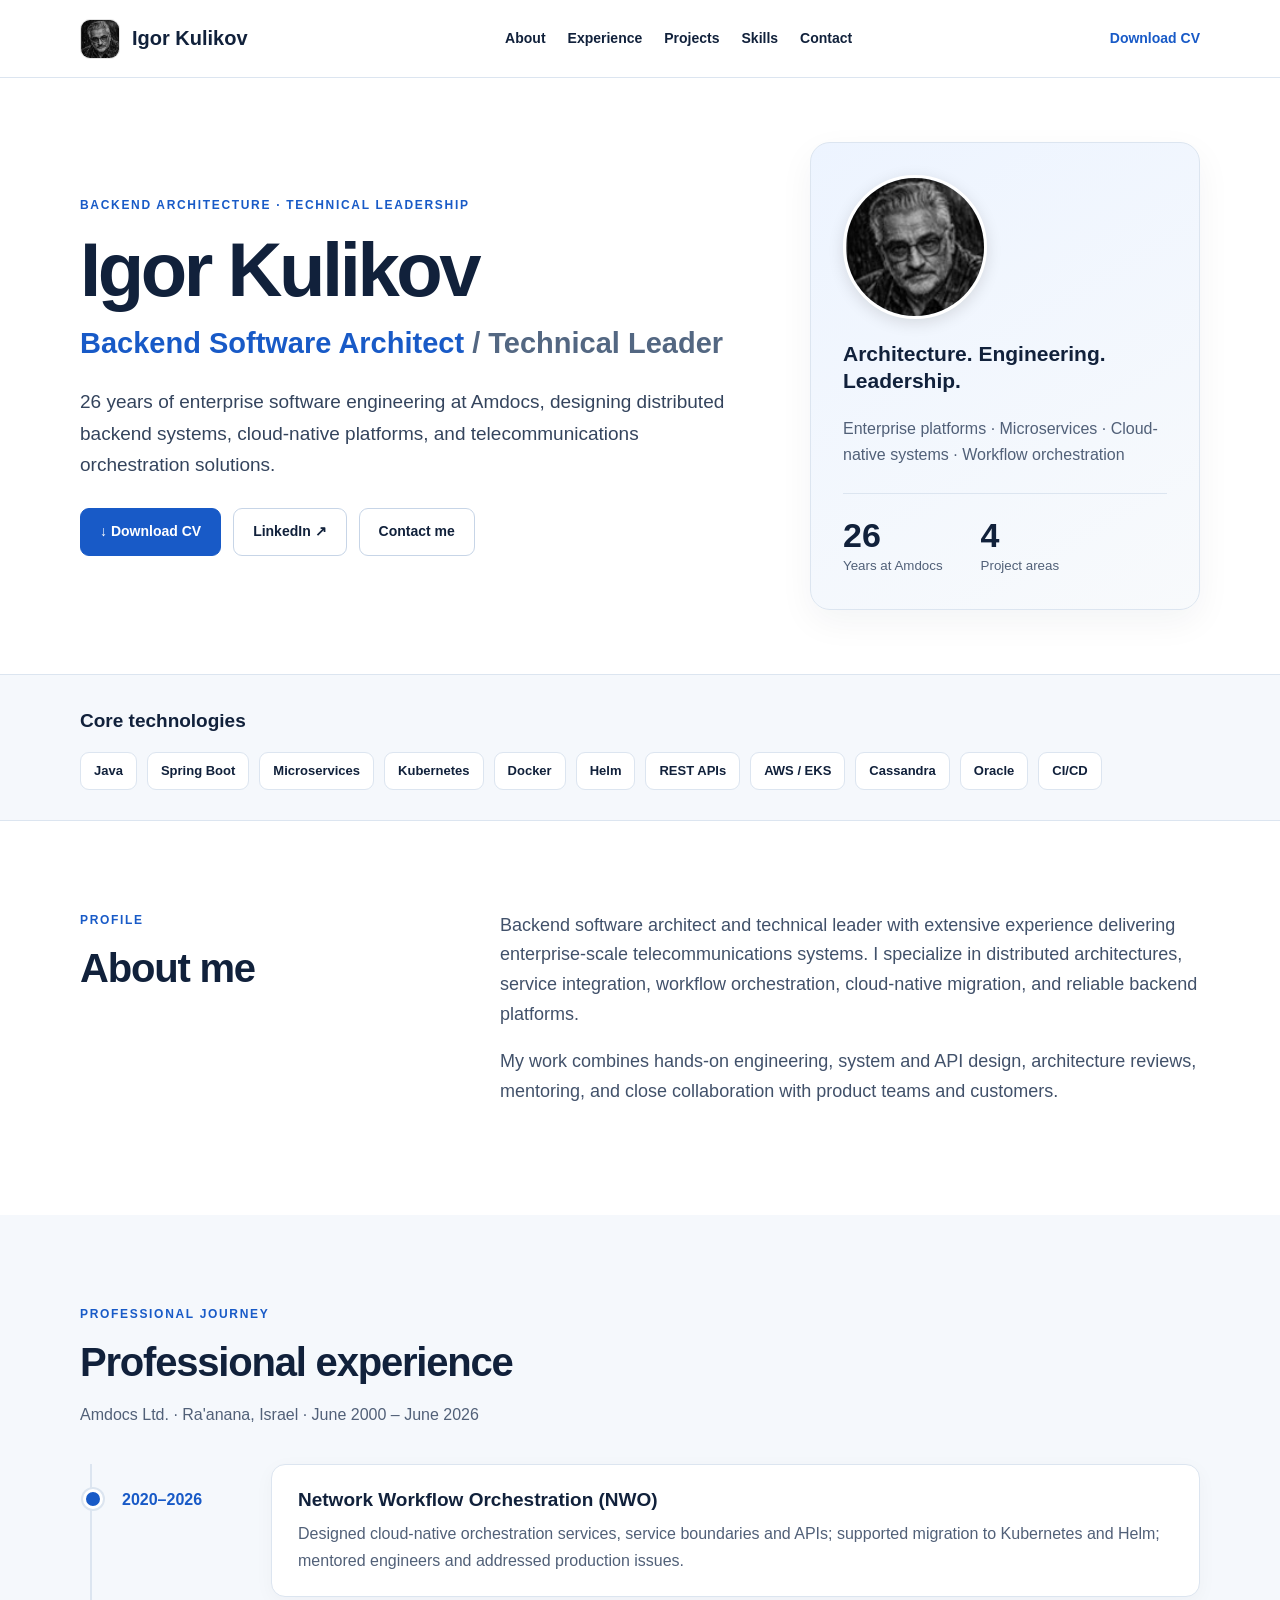
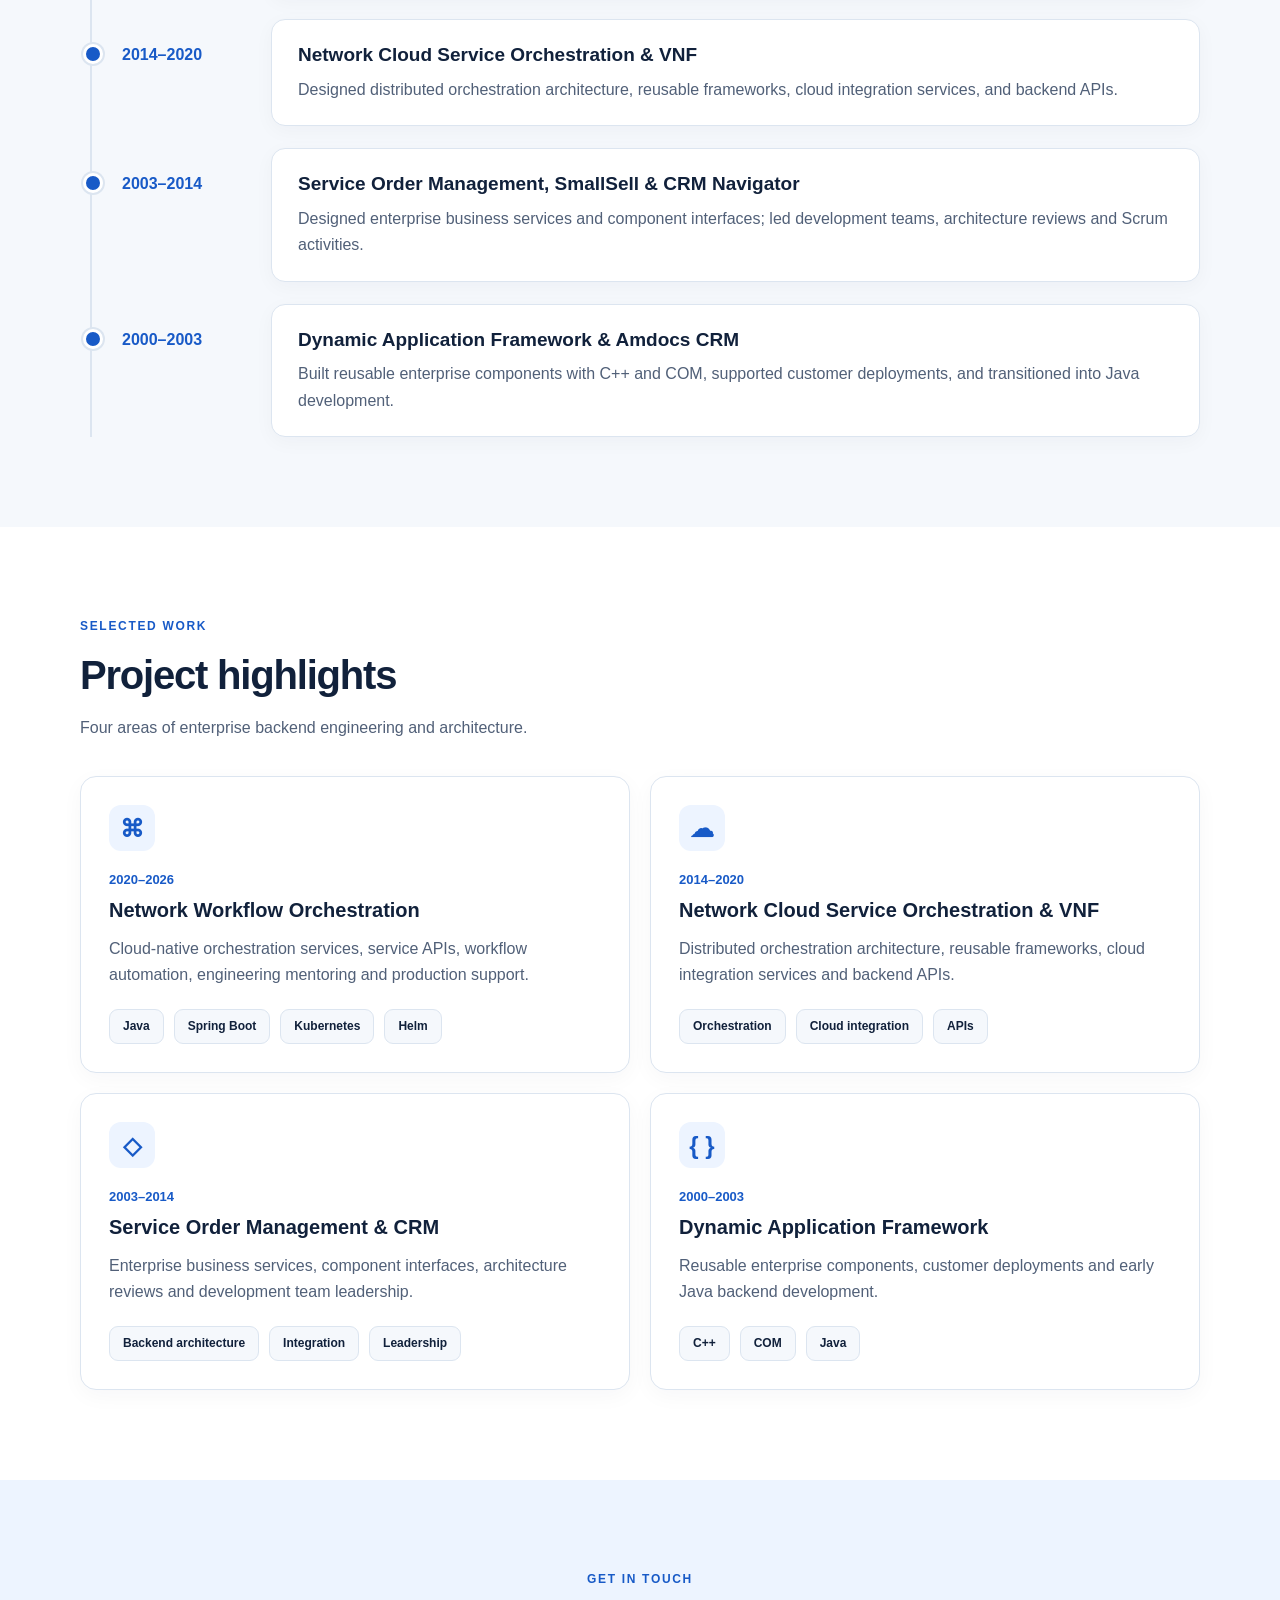
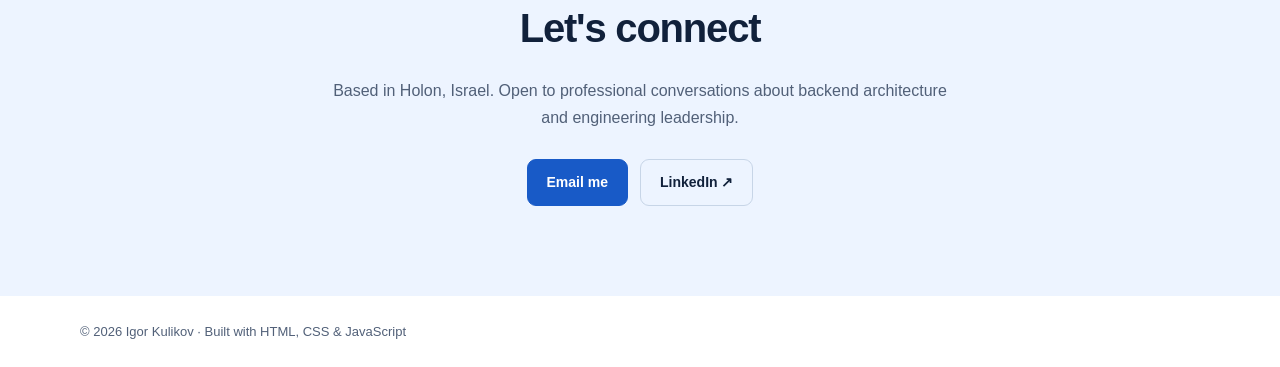
==== index.html @ 6cbc4f43 "Redesign experience timeline and project cards" ====
<!doctype html>
<html lang="en">
<head>
    <meta charset="utf-8">
    <meta name="viewport" content="width=device-width, initial-scale=1">
    <meta name="description"
          content="Igor Kulikov — Backend Software Architect, Technical Leader and Principal Software Engineer.">
    <title>Igor Kulikov | Backend Software Architect</title>
    <link rel="stylesheet" href="assets/css/style.css">
    <link rel="stylesheet" href="assets/css/design-v3.css">
</head>
<body>
<header class="top"><a class="brand" href="#home"><img src="assets/images/profile.jpg" alt="Igor Kulikov" class="header-photo"> Igor Kulikov</a>
    <nav aria-label="Main navigation"><a href="#about">About</a><a href="#experience">Experience</a><a href="#projects">Projects</a><a
            href="#skills">Skills</a><a href="#contact">Contact</a></nav>
    <a class="navcv" href="assets/documents/CV_Igor_Kulikov.pdf" download>Download CV</a></header>
<main>
    <section class="hero container" id="home">
        <div><p class="eyebrow">BACKEND ARCHITECTURE · TECHNICAL LEADERSHIP</p>
            <h1>Igor Kulikov</h1>
            <h2>Backend Software Architect <span>/ Technical Leader</span></h2>
            <p class="lead">26 years of enterprise software engineering at Amdocs, designing distributed backend
                systems, cloud-native platforms, and telecommunications orchestration solutions.</p>
            <div class="actions"><a class="button primary" href="assets/documents/CV_Igor_Kulikov.pdf" download>↓
                Download CV</a><a class="button" href="https://www.linkedin.com/in/igor-kulikov-48605647/"
                                  target="_blank" rel="noopener noreferrer">LinkedIn ↗</a><a class="button"
                                                                                             href="mailto:igorku.mobile@gmail.com">Contact
                me</a></div>
        </div>
        <aside class="hero-panel">
            <img
                    src="assets/images/profile.jpg"
                    alt="Igor Kulikov"
                    class="avatar profile-photo"
            >
            <p class="panel-title">Architecture. Engineering. Leadership.</p>
            <p>Enterprise platforms · Microservices · Cloud-native systems · Workflow orchestration</p>
            <div class="metrics">
                <div><strong>26</strong><small>Years at Amdocs</small></div>
                <div><strong>4</strong><small>Project areas</small></div>
            </div>
        </aside>
    </section>
    <section class="strip" id="skills">
        <div class="container"><h2>Core technologies</h2>
            <div class="tags"><span>Java</span><span>Spring Boot</span><span>Microservices</span><span>Kubernetes</span><span>Docker</span><span>Helm</span><span>REST APIs</span><span>AWS / EKS</span><span>Cassandra</span><span>Oracle</span><span>CI/CD</span>
            </div>
        </div>
    </section>
    <section class="container section two-col" id="about">
        <div><p class="eyebrow">PROFILE</p>
            <h2>About me</h2></div>
        <div><p>Backend software architect and technical leader with extensive experience delivering enterprise-scale
            telecommunications systems. I specialize in distributed architectures, service integration, workflow
            orchestration, cloud-native migration, and reliable backend platforms.</p>
            <p>My work combines hands-on engineering, system and API design, architecture reviews, mentoring, and close
                collaboration with product teams and customers.</p></div>
    </section>
    <section class="section muted" id="experience">
        <div class="container">
            <p class="eyebrow">PROFESSIONAL JOURNEY</p>
            <h2>Professional experience</h2>
            <p class="section-intro">Amdocs Ltd. · Ra'anana, Israel · June 2000 – June 2026</p>
            <div class="career-timeline">
                <article class="career-entry">
                    <div class="career-date">2020–2026</div>
                    <div class="career-content">
                        <h3>Network Workflow Orchestration (NWO)</h3>
                        <p>Designed cloud-native orchestration services, service boundaries and APIs; supported migration to Kubernetes and Helm; mentored engineers and addressed production issues.</p>
                    </div>
                </article>
                <article class="career-entry">
                    <div class="career-date">2014–2020</div>
                    <div class="career-content">
                        <h3>Network Cloud Service Orchestration &amp; VNF</h3>
                        <p>Designed distributed orchestration architecture, reusable frameworks, cloud integration services, and backend APIs.</p>
                    </div>
                </article>
                <article class="career-entry">
                    <div class="career-date">2003–2014</div>
                    <div class="career-content">
                        <h3>Service Order Management, SmallSell &amp; CRM Navigator</h3>
                        <p>Designed enterprise business services and component interfaces; led development teams, architecture reviews and Scrum activities.</p>
                    </div>
                </article>
                <article class="career-entry">
                    <div class="career-date">2000–2003</div>
                    <div class="career-content">
                        <h3>Dynamic Application Framework &amp; Amdocs CRM</h3>
                        <p>Built reusable enterprise components with C++ and COM, supported customer deployments, and transitioned into Java development.</p>
                    </div>
                </article>
            </div>
        </div>
    </section>
    <section class="container section" id="projects">
        <p class="eyebrow">SELECTED WORK</p>
        <h2>Project highlights</h2>
        <p class="section-intro">Four areas of enterprise backend engineering and architecture.</p>
        <div class="project-grid">
            <article class="project-card">
                <div class="project-symbol" aria-hidden="true">⌘</div>
                <p class="project-period">2020–2026</p>
                <h3>Network Workflow Orchestration</h3>
                <p>Cloud-native orchestration services, service APIs, workflow automation, engineering mentoring and production support.</p>
                <div class="tags compact"><span>Java</span><span>Spring Boot</span><span>Kubernetes</span><span>Helm</span></div>
            </article>
            <article class="project-card">
                <div class="project-symbol" aria-hidden="true">☁</div>
                <p class="project-period">2014–2020</p>
                <h3>Network Cloud Service Orchestration &amp; VNF</h3>
                <p>Distributed orchestration architecture, reusable frameworks, cloud integration services and backend APIs.</p>
                <div class="tags compact"><span>Orchestration</span><span>Cloud integration</span><span>APIs</span></div>
            </article>
            <article class="project-card">
                <div class="project-symbol" aria-hidden="true">◇</div>
                <p class="project-period">2003–2014</p>
                <h3>Service Order Management &amp; CRM</h3>
                <p>Enterprise business services, component interfaces, architecture reviews and development team leadership.</p>
                <div class="tags compact"><span>Backend architecture</span><span>Integration</span><span>Leadership</span></div>
            </article>
            <article class="project-card">
                <div class="project-symbol" aria-hidden="true">{ }</div>
                <p class="project-period">2000–2003</p>
                <h3>Dynamic Application Framework</h3>
                <p>Reusable enterprise components, customer deployments and early Java backend development.</p>
                <div class="tags compact"><span>C++</span><span>COM</span><span>Java</span></div>
            </article>
        </div>
    </section>
    <section class="contact section" id="contact">
        <div class="container"><p class="eyebrow">GET IN TOUCH</p>
            <h2>Let's connect</h2>
            <p>Based in Holon, Israel. Open to professional conversations about backend architecture and engineering
                leadership.</p>
            <div class="actions"><a class="button primary" href="mailto:igorku.mobile@gmail.com">Email me</a><a
                    class="button" href="https://www.linkedin.com/in/igor-kulikov-48605647/" target="_blank"
                    rel="noopener noreferrer">LinkedIn ↗</a></div>
        </div>
    </section>
</main>
<footer>
    <div class="container">© <span id="year">2026</span> Igor Kulikov · Built with HTML, CSS & JavaScript</div>
</footer>
<!-- Back to Top -->
<button
        id="backToTop"
        class="back-to-top"
        type="button"
        aria-label="Back to top"
        title="Back to top"
>
    ↑
</button>
<script src="assets/js/main.js"></script>
</body>
</html>
---- assets/css/style.css ----
:root {
    --ink:#11213b;
    --muted:#516078;
    --blue:#185ac7;
    --line:#dce5f0;
    --soft:#f5f8fc;
}

* {
    box-sizing:border-box;
}

html {
    scroll-behavior:smooth;
}

body {
    margin:0;
    font:16px/1.65 -apple-system,BlinkMacSystemFont,"Segoe UI",Arial,sans-serif;
    color:var(--ink);
    background:#fff;
}

a {
    color:inherit;
    text-decoration:none;
}

a:focus-visible {
    outline:3px solid var(--blue);
    outline-offset:4px;
}

.container {
    width:min(1120px,calc(100% - 48px));
    margin:auto;
}

.top {
    min-height:78px;
    display:flex;
    align-items:center;
    justify-content:space-between;
    gap:25px;
    padding:12px max(24px,calc((100% - 1120px)/2));
    border-bottom:1px solid var(--line);
}

.brand {
    font-size:20px;
    font-weight:750;
    white-space:nowrap;
    display:flex;
    align-items:center;
    gap:12px;
}

.monogram {
    background:#102f63;
    color:white;
    padding:7px 10px;
    border-radius:9px;
}

.top nav {
    display:flex;
    gap:22px;
    font-size:14px;
    font-weight:600;
}

.top nav a:hover {
    color:var(--blue);
}

.navcv {
    color:var(--blue);
    font-weight:700;
    font-size:14px;
    white-space:nowrap;
}

.hero {
    display:grid;
    grid-template-columns:1.35fr .8fr;
    gap:72px;
    align-items:center;
    padding-top:64px;
    padding-bottom:64px;
}

.eyebrow {
    letter-spacing:.14em;
    font-size:12px;
    font-weight:750;
    color:var(--blue);
    margin:0 0 14px;
}

.hero h1 {
    font-size:clamp(46px,6vw,76px);
    letter-spacing:-.045em;
    line-height:1.05;
    margin:0 0 15px;
}

.hero h2 {
    font-size:clamp(21px,2.5vw,29px);
    line-height:1.3;
    color:var(--blue);
    margin:0 0 24px;
}

.hero h2 span {
    color:#536782;
}

.lead {
    font-size:19px;
    max-width:660px;
    color:#34445d;
}

.actions {
    display:flex;
    gap:12px;
    flex-wrap:wrap;
    margin-top:28px;
}

.button {
    display:inline-flex;
    align-items:center;
    justify-content:center;
    border:1px solid #c7d5e7;
    border-radius:9px;
    padding:11px 19px;
    font-weight:700;
    font-size:14px;
    transition:transform .2s,background-color .2s,box-shadow .2s;
}

.button:hover {
    transform:translateY(-2px);
    background:var(--soft);
}

.button.primary {
    background:var(--blue);
    color:#fff;
    border-color:var(--blue);
}

.button.primary:hover {
    background:#0e459d;
}

.hero-panel {
    background:linear-gradient(150deg,#edf4ff,#f8fafc);
    border:1px solid var(--line);
    border-radius:20px;
    padding:32px;
    box-shadow:0 12px 35px rgba(17,33,59,.05);
}

.avatar {
    width:100px;
    height:100px;
    display:grid;
    place-items:center;
    background:#d7e6fa;
    border-radius:50%;
    color:#174a94;
    font-size:36px;
    font-weight:800;
    margin-bottom:25px;
}

.panel-title {
    font-weight:750;
    font-size:21px;
    line-height:1.3;
}

.hero-panel p:not(.panel-title) {
    color:var(--muted);
}

.metrics {
    display:flex;
    gap:38px;
    border-top:1px solid var(--line);
    margin-top:25px;
    padding-top:23px;
}

.metrics div {
    display:flex;
    flex-direction:column;
}

.metrics strong {
    font-size:34px;
    line-height:1.1;
}

.metrics small {
    color:var(--muted);
}

.strip {
    padding:30px 0;
    background:var(--soft);
    border-top:1px solid var(--line);
    border-bottom:1px solid var(--line);
}

.strip h2 {
    font-size:19px;
    margin:0 0 16px;
}

.tags {
    display:flex;
    flex-wrap:wrap;
    gap:10px;
}

.tags span {
    padding:7px 13px;
    border:1px solid var(--line);
    border-radius:9px;
    background:white;
    font-size:13px;
    font-weight:650;
}

.section {
    padding-top:90px;
    padding-bottom:90px;
}

.section h2 {
    font-size:clamp(29px,4vw,40px);
    letter-spacing:-.03em;
    line-height:1.2;
    margin:0 0 26px;
}

.two-col {
    display:grid;
    grid-template-columns:1fr 2fr;
    gap:70px;
}

.two-col p:not(.eyebrow) {
    color:#41516a;
    font-size:18px;
    margin-top:0;
}

.muted {
    background:var(--soft);
}

.section-intro {
    color:var(--muted);
    margin-top:-10px;
    margin-bottom:35px;
}

.timeline {
    display:grid;
    gap:18px;
}

.timeline article {
    display:grid;
    grid-template-columns:135px 1fr;
    gap:30px;
    padding:25px 28px;
    background:#fff;
    border:1px solid var(--line);
    border-radius:13px;
}

.timeline time {
    font-weight:750;
    color:var(--blue);
}

.timeline h3,.card h3 {
    margin:0 0 9px;
    font-size:19px;
}

.timeline p,.card p {
    margin:0;
    color:var(--muted);
}

.cards {
    display:grid;
    grid-template-columns:repeat(3,1fr);
    gap:18px;
}

.card {
    border:1px solid var(--line);
    border-radius:14px;
    padding:27px;
    box-shadow:0 6px 22px #153e6e08;
}

.card-icon {
    font-size:30px;
    color:var(--blue);
    margin-bottom:18px;
}

.compact {
    margin-top:24px;
}

.compact span {
    font-size:12px;
    background:var(--soft);
}

.contact {
    background:#edf4ff;
    text-align:center;
}

.contact p:not(.eyebrow) {
    color:var(--muted);
    max-width:620px;
    margin:0 auto;
}

.contact .actions {
    justify-content:center;
}

footer {
    padding:25px 0;
    color:var(--muted);
    font-size:13px;
}

@media(max-width:850px) {
    .top {
        flex-wrap:wrap;
    }

    .top nav {
        order:3;
        width:100%;
        justify-content:space-between;
        overflow:auto;
    }

    .hero {
        grid-template-columns:1fr;
        gap:32px;
        padding-top:65px;
        padding-bottom:65px;
    }

    .two-col {
        grid-template-columns:1fr;
        gap:12px;
    }

    .cards {
        grid-template-columns:1fr;
    }

    .section {
        padding-top:65px;
        padding-bottom:65px;
    }

}

@media(max-width:500px) {
    .container {
        width:min(100% - 32px,1120px);
    }

    .top {
        padding:12px 16px;
    }

    .top nav {
        gap:15px;
        font-size:12px;
    }

    .navcv {
        font-size:12px;
    }

    .hero-panel {
        padding:24px;
    }

    .timeline article {
        grid-template-columns:1fr;
        gap:8px;
        padding:20px;
    }

    .lead {
        font-size:17px;
    }

}

/* Profile photos */
.profile-photo {
    display: block;
    width: 144px;
    height: 144px;
    border-radius: 50%;
    object-fit: cover;
    object-position: center;
    filter: grayscale(100%);
    border: 3px solid #fff;
    box-shadow: 0 4px 16px rgba(0, 0, 0, 0.12);
    margin-bottom: 20px;
}

.header-photo {
    display: block;
    width: 40px;
    height: 40px;
    border-radius: 10px;
    object-fit: cover;
    object-position: center;
    filter: grayscale(100%);
    border: 1px solid var(--line);
}

/* Back to Top */
.back-to-top {
    position: fixed;
    right: 28px;
    bottom: 28px;
    width: 48px;
    height: 48px;
    display: flex;
    align-items: center;
    justify-content: center;
    background: var(--blue);
    color: #fff;
    border: none;
    border-radius: 50%;
    font-size: 24px;
    font-weight: 600;
    cursor: pointer;
    box-shadow: 0 6px 20px rgba(24, 90, 199, 0.25);
    opacity: 0;
    visibility: hidden;
    transform: translateY(12px);
    pointer-events: none;
    transition: opacity .25s ease, transform .25s ease, visibility .25s ease;
    z-index: 1000;
}

.back-to-top.visible {
    opacity: 1;
    visibility: visible;
    transform: translateY(0);
    pointer-events: auto;
}

.back-to-top:hover {
    background: #1249a6;
    transform: translateY(-3px);
}

.back-to-top:focus-visible {
    outline: 3px solid var(--ink);
    outline-offset: 3px;
}

@media (hover: hover) {
    .button:hover {
        box-shadow: 0 6px 16px rgba(17, 33, 59, 0.10);
    }
}

@media (max-width: 850px) {
    .profile-photo {
        width: 120px;
        height: 120px;
    }
}

@media (max-width: 600px) {
    .back-to-top {
        right: 16px;
        bottom: 16px;
        width: 44px;
        height: 44px;
    }
}

@media (prefers-reduced-motion: reduce) {
    html { scroll-behavior: auto; }
    .button, .back-to-top { transition: none; }
}
---- assets/css/design-v3.css ----
/* Design V3 — Experience timeline and project cards */
.career-timeline { position: relative; display: grid; gap: 22px; margin-left: 10px; padding-left: 30px; border-left: 2px solid var(--line); }
.career-entry { position: relative; display: grid; grid-template-columns: 125px minmax(0, 1fr); gap: 24px; align-items: start; }
.career-entry::before { content: ""; position: absolute; left: -39px; top: 25px; width: 14px; height: 14px; border-radius: 50%; background: var(--blue); border: 3px solid #fff; box-shadow: 0 0 0 2px var(--line); }
.career-date { color: var(--blue); font-weight: 750; padding-top: 23px; white-space: nowrap; }
.career-content { background: #fff; border: 1px solid var(--line); border-radius: 14px; padding: 22px 26px; box-shadow: 0 5px 20px rgba(17,33,59,.035); }
.career-content h3 { margin: 0 0 9px; font-size: 19px; line-height: 1.35; }
.career-content p { margin: 0; color: var(--muted); }
.project-grid { display: grid; grid-template-columns: repeat(2, minmax(0, 1fr)); gap: 20px; }
.project-card { display: flex; flex-direction: column; align-items: flex-start; min-width: 0; border: 1px solid var(--line); border-radius: 16px; padding: 28px; background: #fff; box-shadow: 0 6px 22px rgba(17,33,59,.035); transition: transform .2s ease, box-shadow .2s ease; }
.project-symbol { display: grid; place-items: center; width: 46px; height: 46px; border-radius: 12px; background: #edf4ff; color: var(--blue); font-size: 24px; font-weight: 700; margin-bottom: 18px; }
.project-period { margin: 0 0 6px; color: var(--blue); font-size: 13px; font-weight: 700; }
.project-card h3 { font-size: 20px; line-height: 1.35; margin: 0 0 12px; }
.project-card > p:not(.project-period) { margin: 0 0 20px; color: var(--muted); }
.project-card .tags { margin-top: auto; }
@media (hover: hover) { .project-card:hover { transform: translateY(-3px); box-shadow: 0 12px 30px rgba(17,33,59,.09); } }
@media (max-width: 850px) { .career-entry { grid-template-columns: 1fr; gap: 8px; } .career-date { padding-top: 0; } .career-entry::before { top: 5px; } .project-grid { grid-template-columns: 1fr; } }
@media (max-width: 500px) { .career-timeline { padding-left: 22px; } .career-entry::before { left: -31px; } .career-content, .project-card { padding: 20px; } }
@media (prefers-reduced-motion: reduce) { .project-card { transition: none; } }
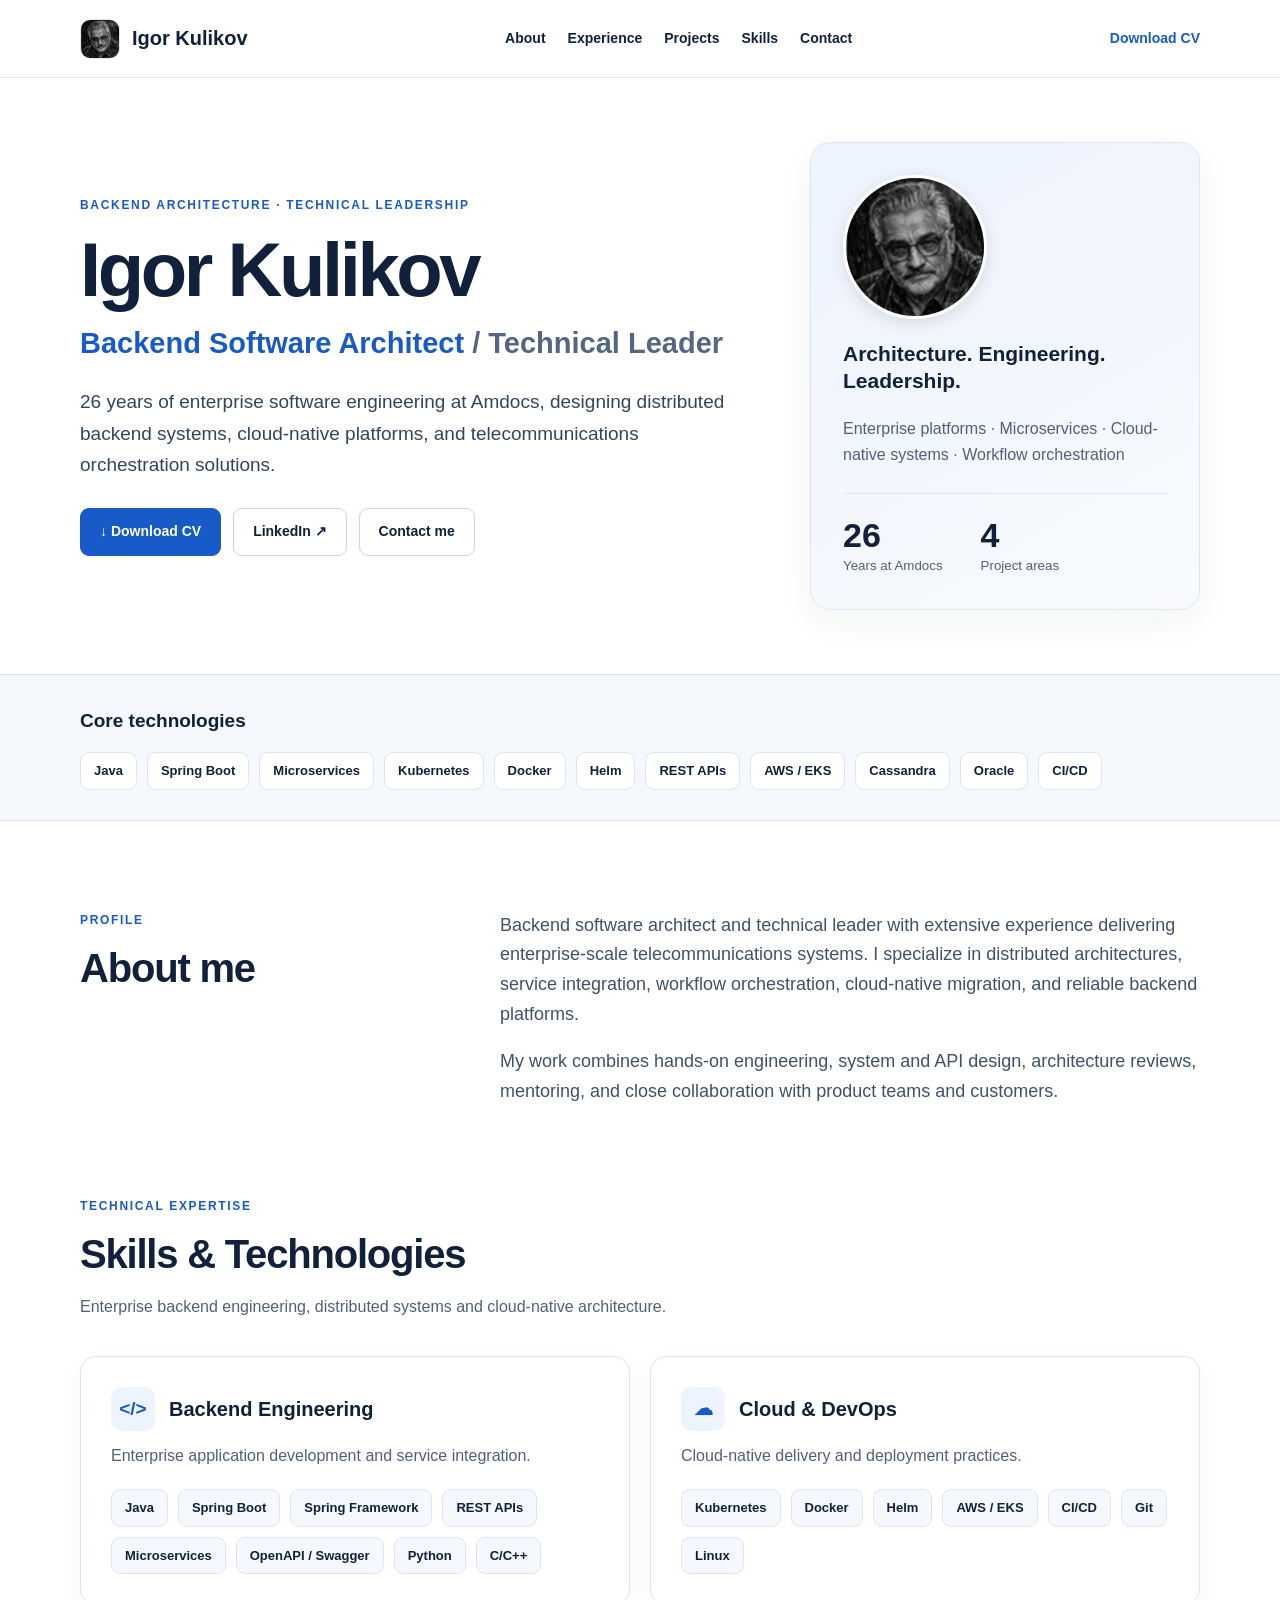
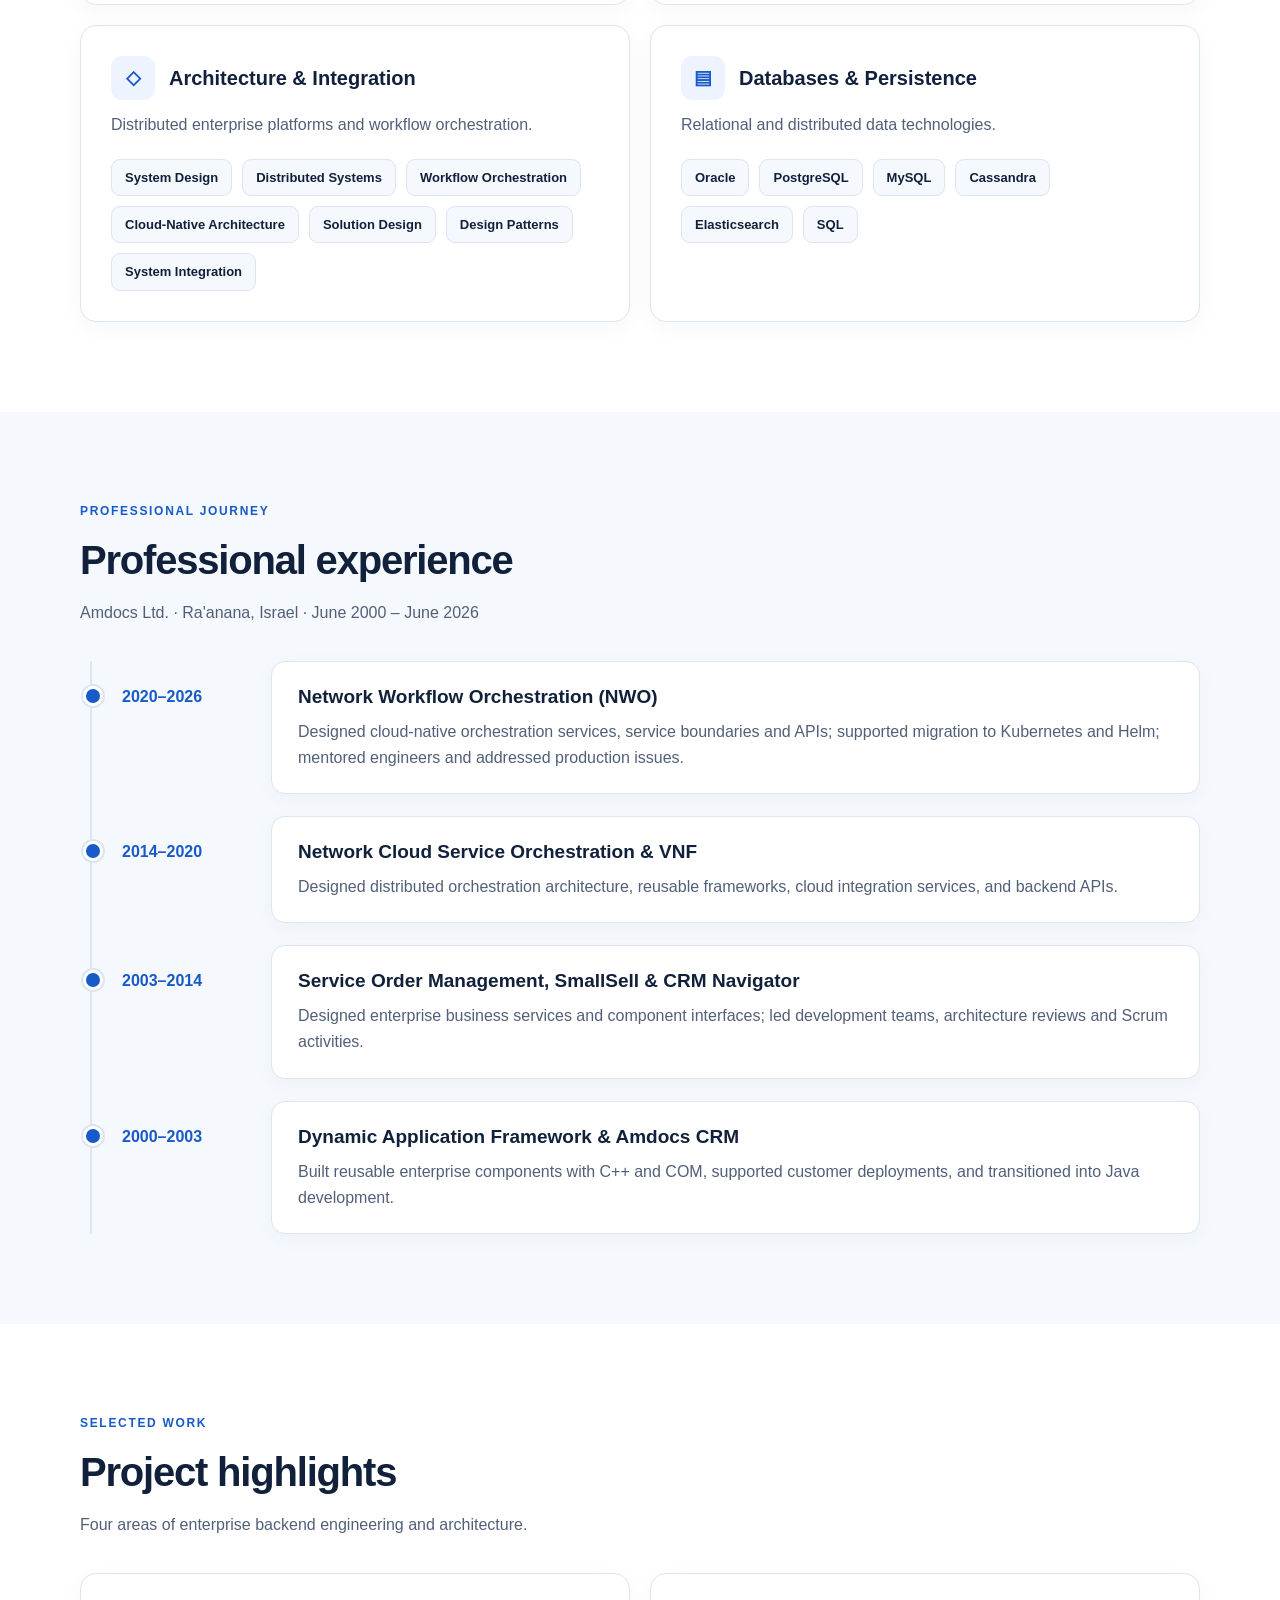
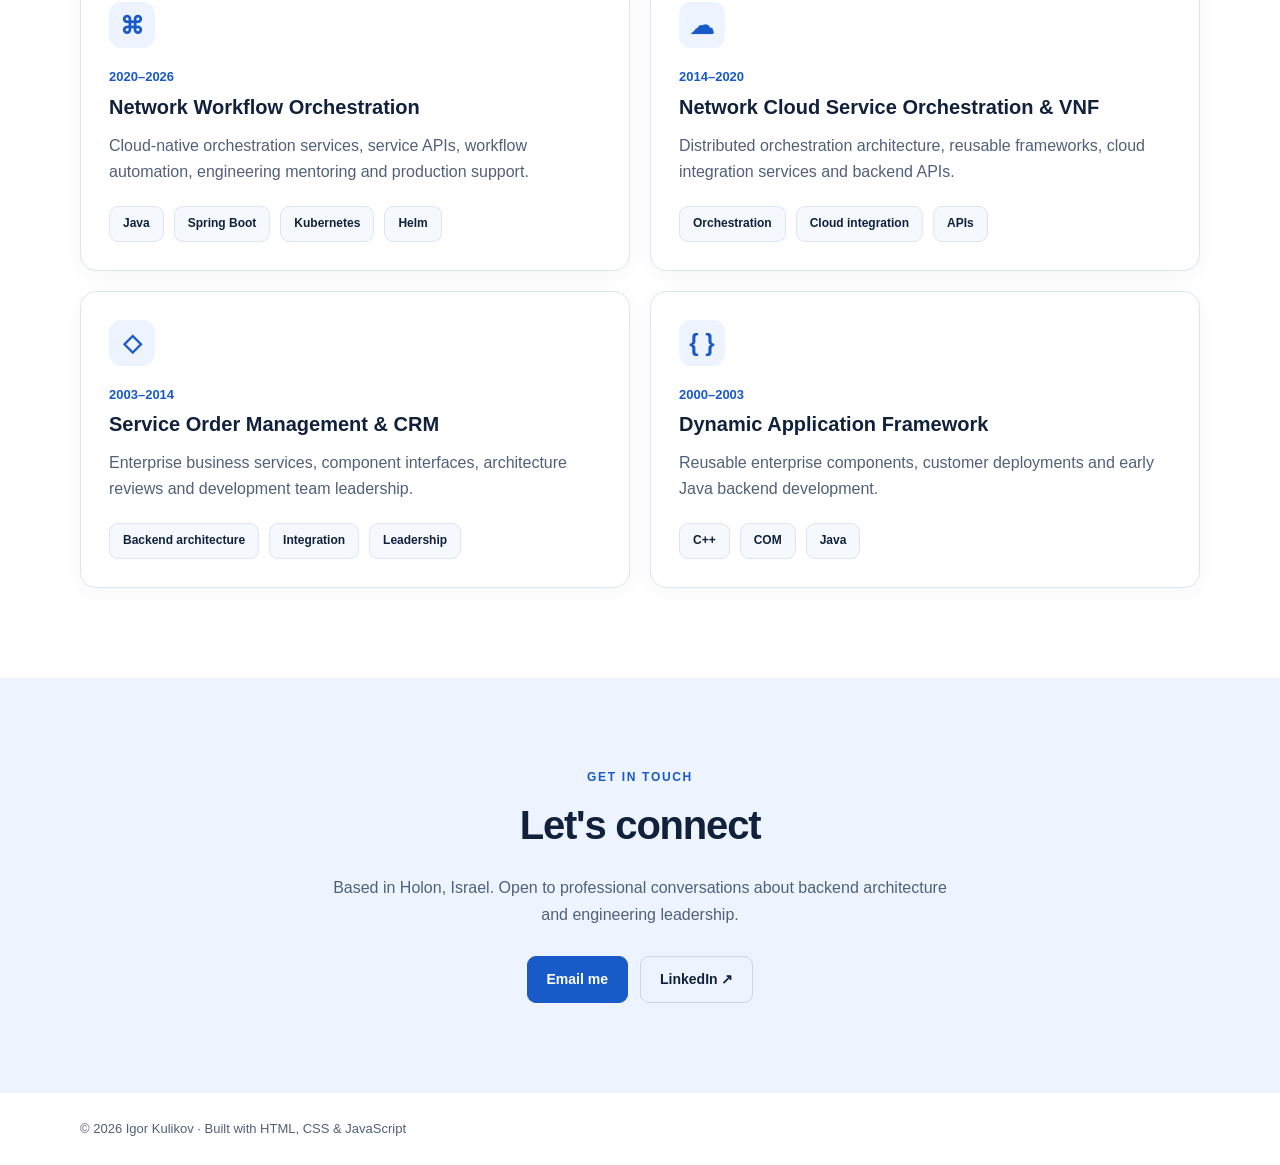
==== commit 7ec2415b: "Add technical skills section and refine spacing" ====
--- a/index.html
+++ b/index.html
@@ -8,6 +8,7 @@
     <title>Igor Kulikov | Backend Software Architect</title>
     <link rel="stylesheet" href="assets/css/style.css">
     <link rel="stylesheet" href="assets/css/design-v3.css">
+    <link rel="stylesheet" href="assets/css/design-v4.css">
 </head>
 <body>
 <header class="top"><a class="brand" href="#home"><img src="assets/images/profile.jpg" alt="Igor Kulikov" class="header-photo"> Igor Kulikov</a>
@@ -41,7 +42,7 @@
             </div>
         </aside>
     </section>
-    <section class="strip" id="skills">
+    <section class="strip">
         <div class="container"><h2>Core technologies</h2>
             <div class="tags"><span>Java</span><span>Spring Boot</span><span>Microservices</span><span>Kubernetes</span><span>Docker</span><span>Helm</span><span>REST APIs</span><span>AWS / EKS</span><span>Cassandra</span><span>Oracle</span><span>CI/CD</span>
             </div>
@@ -55,6 +56,35 @@
             orchestration, cloud-native migration, and reliable backend platforms.</p>
             <p>My work combines hands-on engineering, system and API design, architecture reviews, mentoring, and close
                 collaboration with product teams and customers.</p></div>
+    </section>
+    <section class="section skills-section" id="skills" aria-labelledby="skills-heading">
+        <div class="container">
+            <p class="eyebrow">TECHNICAL EXPERTISE</p>
+            <h2 id="skills-heading">Skills &amp; Technologies</h2>
+            <p class="section-intro">Enterprise backend engineering, distributed systems and cloud-native architecture.</p>
+            <div class="skills-grid">
+                <article class="skill-card">
+                    <div class="skill-card-heading"><span class="skill-symbol" aria-hidden="true">&lt;/&gt;</span><h3>Backend Engineering</h3></div>
+                    <p>Enterprise application development and service integration.</p>
+                    <div class="tags"><span>Java</span><span>Spring Boot</span><span>Spring Framework</span><span>REST APIs</span><span>Microservices</span><span>OpenAPI / Swagger</span><span>Python</span><span>C/C++</span></div>
+                </article>
+                <article class="skill-card">
+                    <div class="skill-card-heading"><span class="skill-symbol" aria-hidden="true">☁</span><h3>Cloud &amp; DevOps</h3></div>
+                    <p>Cloud-native delivery and deployment practices.</p>
+                    <div class="tags"><span>Kubernetes</span><span>Docker</span><span>Helm</span><span>AWS / EKS</span><span>CI/CD</span><span>Git</span><span>Linux</span></div>
+                </article>
+                <article class="skill-card">
+                    <div class="skill-card-heading"><span class="skill-symbol" aria-hidden="true">◇</span><h3>Architecture &amp; Integration</h3></div>
+                    <p>Distributed enterprise platforms and workflow orchestration.</p>
+                    <div class="tags"><span>System Design</span><span>Distributed Systems</span><span>Workflow Orchestration</span><span>Cloud-Native Architecture</span><span>Solution Design</span><span>Design Patterns</span><span>System Integration</span></div>
+                </article>
+                <article class="skill-card">
+                    <div class="skill-card-heading"><span class="skill-symbol" aria-hidden="true">▤</span><h3>Databases &amp; Persistence</h3></div>
+                    <p>Relational and distributed data technologies.</p>
+                    <div class="tags"><span>Oracle</span><span>PostgreSQL</span><span>MySQL</span><span>Cassandra</span><span>Elasticsearch</span><span>SQL</span></div>
+                </article>
+            </div>
+        </div>
     </section>
     <section class="section muted" id="experience">
         <div class="container">
--- a/assets/css/design-v4.css
+++ b/assets/css/design-v4.css
@@ -0,0 +1,61 @@
+/* Design V4 — Technical Skills */
+.skills-section {
+    background: #fff;
+}
+.skills-grid {
+    display: grid;
+    grid-template-columns: repeat(2, minmax(0, 1fr));
+    gap: 20px;
+}
+.skill-card {
+    min-width: 0;
+    padding: 30px;
+    border: 1px solid var(--line, #dce5f0);
+    border-radius: 16px;
+    background: #fff;
+    box-shadow: 0 6px 22px rgba(21, 62, 110, .04);
+}
+.skill-card-heading {
+    display: flex;
+    align-items: center;
+    gap: 14px;
+    margin-bottom: 12px;
+}
+.skill-card-heading h3 {
+    font-size: 20px;
+    line-height: 1.3;
+    margin: 0;
+}
+.skill-symbol {
+    display: inline-flex;
+    flex: 0 0 44px;
+    height: 44px;
+    align-items: center;
+    justify-content: center;
+    border-radius: 11px;
+    background: #edf4ff;
+    color: var(--blue, #185ac7);
+    font-size: 19px;
+    font-weight: 750;
+}
+.skill-card > p {
+    color: var(--muted, #516078);
+    margin: 0 0 20px;
+}
+.skill-card .tags span {
+    background: var(--soft, #f5f8fc);
+}
+@media (max-width: 700px) {
+    .skills-grid { grid-template-columns: 1fr; }
+    .skill-card { padding: 24px; }
+}
+
+/* Design V4 — section spacing refinement */
+
+#about {
+    padding-bottom: 36px;
+}
+
+#skills {
+    padding-top: 36px;
+}
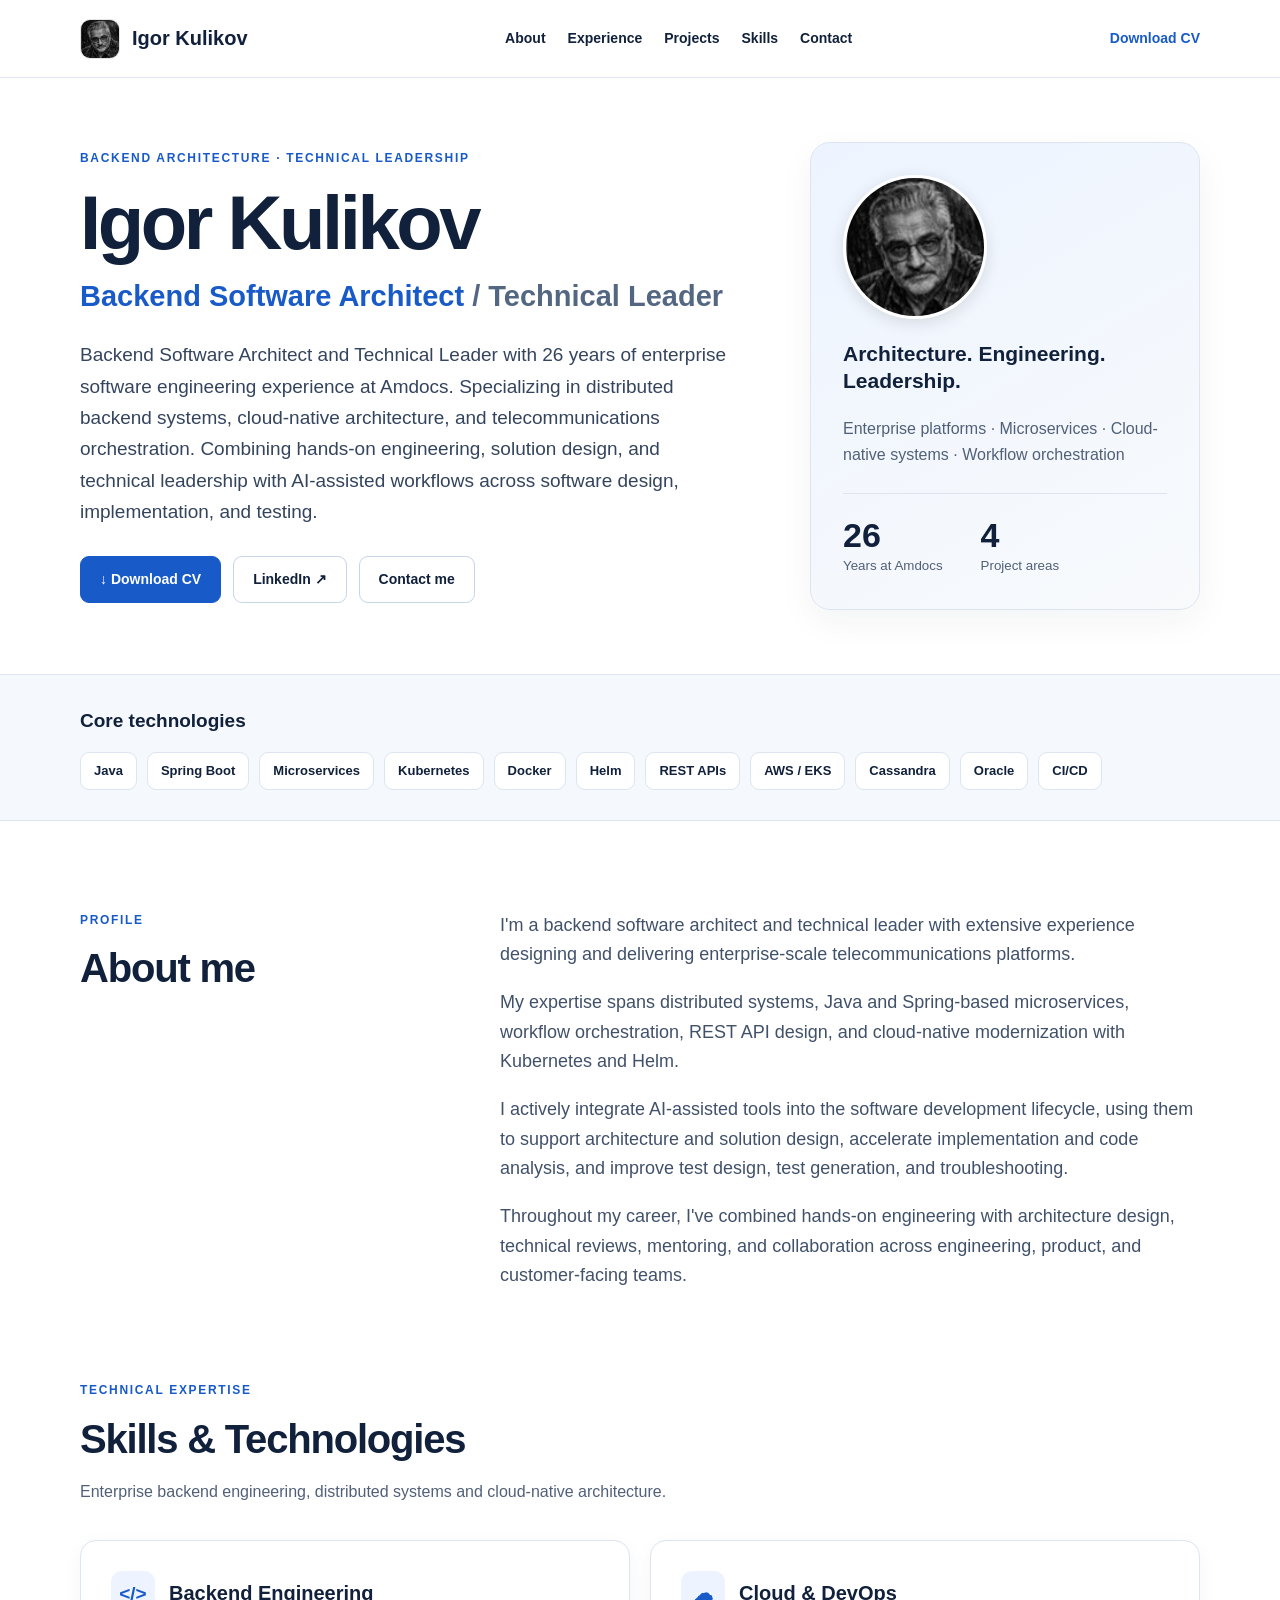
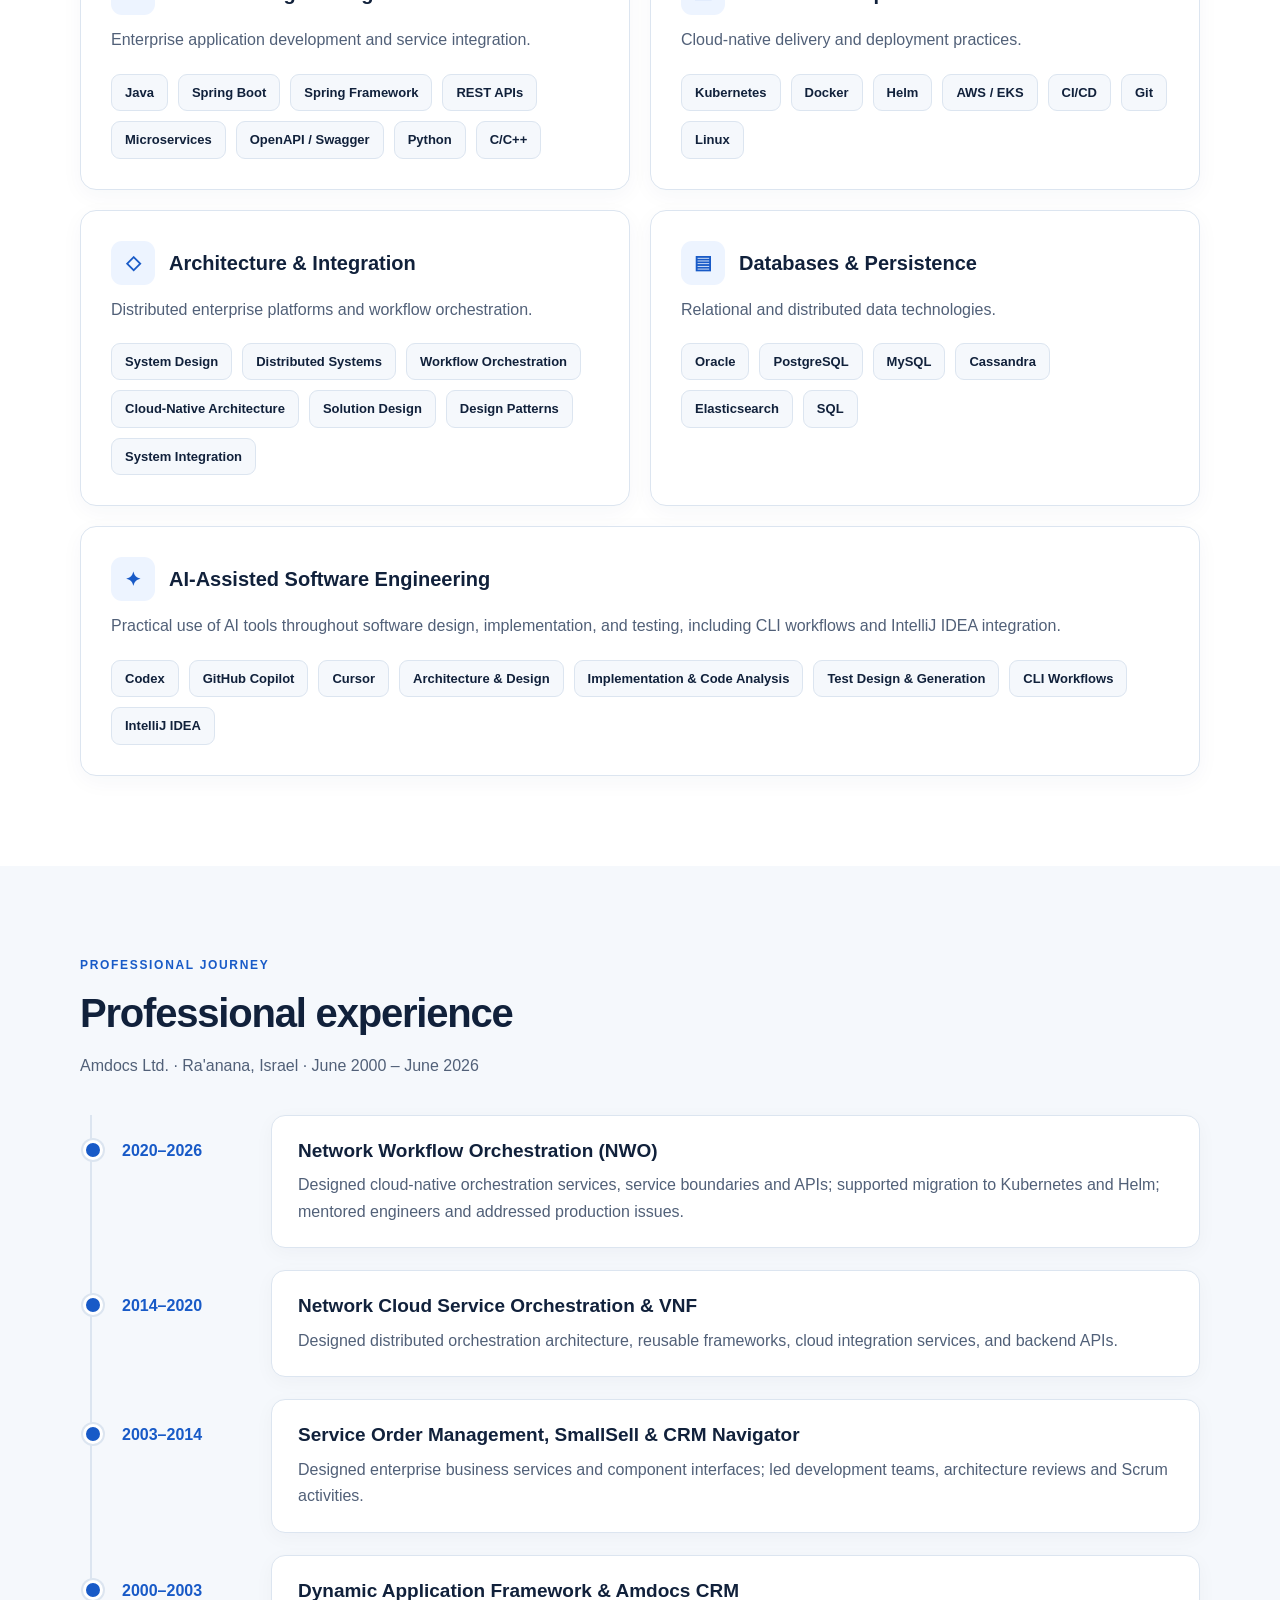
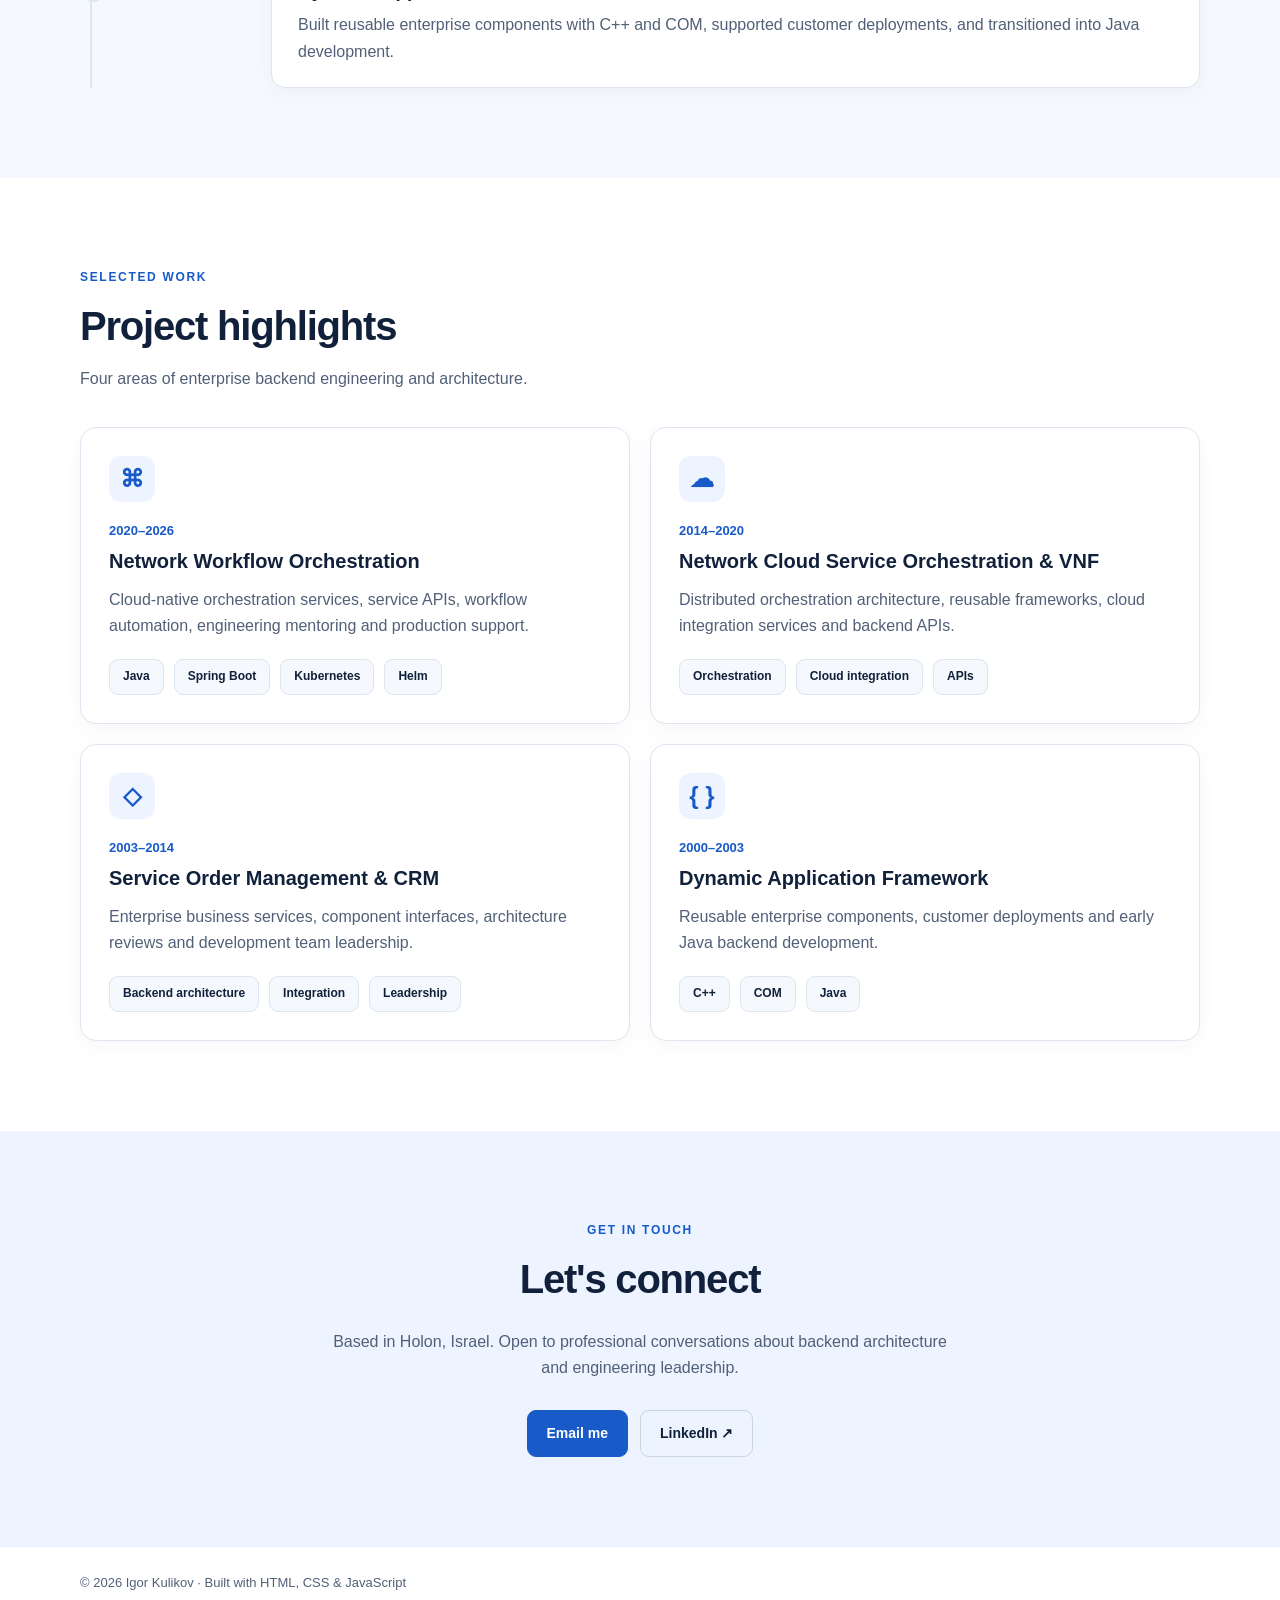
==== commit 2ede4963: "Update professional profile and add AI engineering skills" ====
--- a/index.html
+++ b/index.html
@@ -9,6 +9,7 @@
     <link rel="stylesheet" href="assets/css/style.css">
     <link rel="stylesheet" href="assets/css/design-v3.css">
     <link rel="stylesheet" href="assets/css/design-v4.css">
+    <link rel="stylesheet" href="assets/css/content-v6.css">
 </head>
 <body>
 <header class="top"><a class="brand" href="#home"><img src="assets/images/profile.jpg" alt="Igor Kulikov" class="header-photo"> Igor Kulikov</a>
@@ -20,8 +21,7 @@
         <div><p class="eyebrow">BACKEND ARCHITECTURE · TECHNICAL LEADERSHIP</p>
             <h1>Igor Kulikov</h1>
             <h2>Backend Software Architect <span>/ Technical Leader</span></h2>
-            <p class="lead">26 years of enterprise software engineering at Amdocs, designing distributed backend
-                systems, cloud-native platforms, and telecommunications orchestration solutions.</p>
+            <p class="lead">Backend Software Architect and Technical Leader with 26 years of enterprise software engineering experience at Amdocs. Specializing in distributed backend systems, cloud-native architecture, and telecommunications orchestration. Combining hands-on engineering, solution design, and technical leadership with AI-assisted workflows across software design, implementation, and testing.</p>
             <div class="actions"><a class="button primary" href="assets/documents/CV_Igor_Kulikov.pdf" download>↓
                 Download CV</a><a class="button" href="https://www.linkedin.com/in/igor-kulikov-48605647/"
                                   target="_blank" rel="noopener noreferrer">LinkedIn ↗</a><a class="button"
@@ -49,13 +49,13 @@
         </div>
     </section>
     <section class="container section two-col" id="about">
-        <div><p class="eyebrow">PROFILE</p>
-            <h2>About me</h2></div>
-        <div><p>Backend software architect and technical leader with extensive experience delivering enterprise-scale
-            telecommunications systems. I specialize in distributed architectures, service integration, workflow
-            orchestration, cloud-native migration, and reliable backend platforms.</p>
-            <p>My work combines hands-on engineering, system and API design, architecture reviews, mentoring, and close
-                collaboration with product teams and customers.</p></div>
+        <div><p class="eyebrow">PROFILE</p><h2>About me</h2></div>
+        <div>
+            <p>I'm a backend software architect and technical leader with extensive experience designing and delivering enterprise-scale telecommunications platforms.</p>
+            <p>My expertise spans distributed systems, Java and Spring-based microservices, workflow orchestration, REST API design, and cloud-native modernization with Kubernetes and Helm.</p>
+            <p>I actively integrate AI-assisted tools into the software development lifecycle, using them to support architecture and solution design, accelerate implementation and code analysis, and improve test design, test generation, and troubleshooting.</p>
+            <p>Throughout my career, I've combined hands-on engineering with architecture design, technical reviews, mentoring, and collaboration across engineering, product, and customer-facing teams.</p>
+        </div>
     </section>
     <section class="section skills-section" id="skills" aria-labelledby="skills-heading">
         <div class="container">
@@ -82,6 +82,11 @@
                     <div class="skill-card-heading"><span class="skill-symbol" aria-hidden="true">▤</span><h3>Databases &amp; Persistence</h3></div>
                     <p>Relational and distributed data technologies.</p>
                     <div class="tags"><span>Oracle</span><span>PostgreSQL</span><span>MySQL</span><span>Cassandra</span><span>Elasticsearch</span><span>SQL</span></div>
+                </article>
+                <article class="skill-card skill-card-ai">
+                    <div class="skill-card-heading"><span class="skill-symbol" aria-hidden="true">✦</span><h3>AI-Assisted Software Engineering</h3></div>
+                    <p>Practical use of AI tools throughout software design, implementation, and testing, including CLI workflows and IntelliJ IDEA integration.</p>
+                    <div class="tags"><span>Codex</span><span>GitHub Copilot</span><span>Cursor</span><span>Architecture &amp; Design</span><span>Implementation &amp; Code Analysis</span><span>Test Design &amp; Generation</span><span>CLI Workflows</span><span>IntelliJ IDEA</span></div>
                 </article>
             </div>
         </div>
--- a/assets/css/design-v4.css
+++ b/assets/css/design-v4.css
@@ -59,3 +59,22 @@
 #skills {
     padding-top: 36px;
 }
+
+/* Design V5 — Mobile refinements */
+
+@media (max-width: 500px) {
+
+    /* Reduce empty space above Hero */
+    .hero {
+        padding-top: 42px;
+    }
+
+    /* Smaller Back to Top button */
+    .back-to-top {
+        width: 42px;
+        height: 42px;
+        right: 12px;
+        bottom: 12px;
+        font-size: 20px;
+    }
+}
--- a/assets/css/content-v6.css
+++ b/assets/css/content-v6.css
@@ -0,0 +1,11 @@
+/* Content V6 — AI-assisted engineering skill card */
+.skills-grid .skill-card-ai {
+    grid-column: 1 / -1;
+}
+
+/* Preserve the established mobile single-column layout. */
+@media (max-width: 700px) {
+    .skills-grid .skill-card-ai {
+        grid-column: auto;
+    }
+}
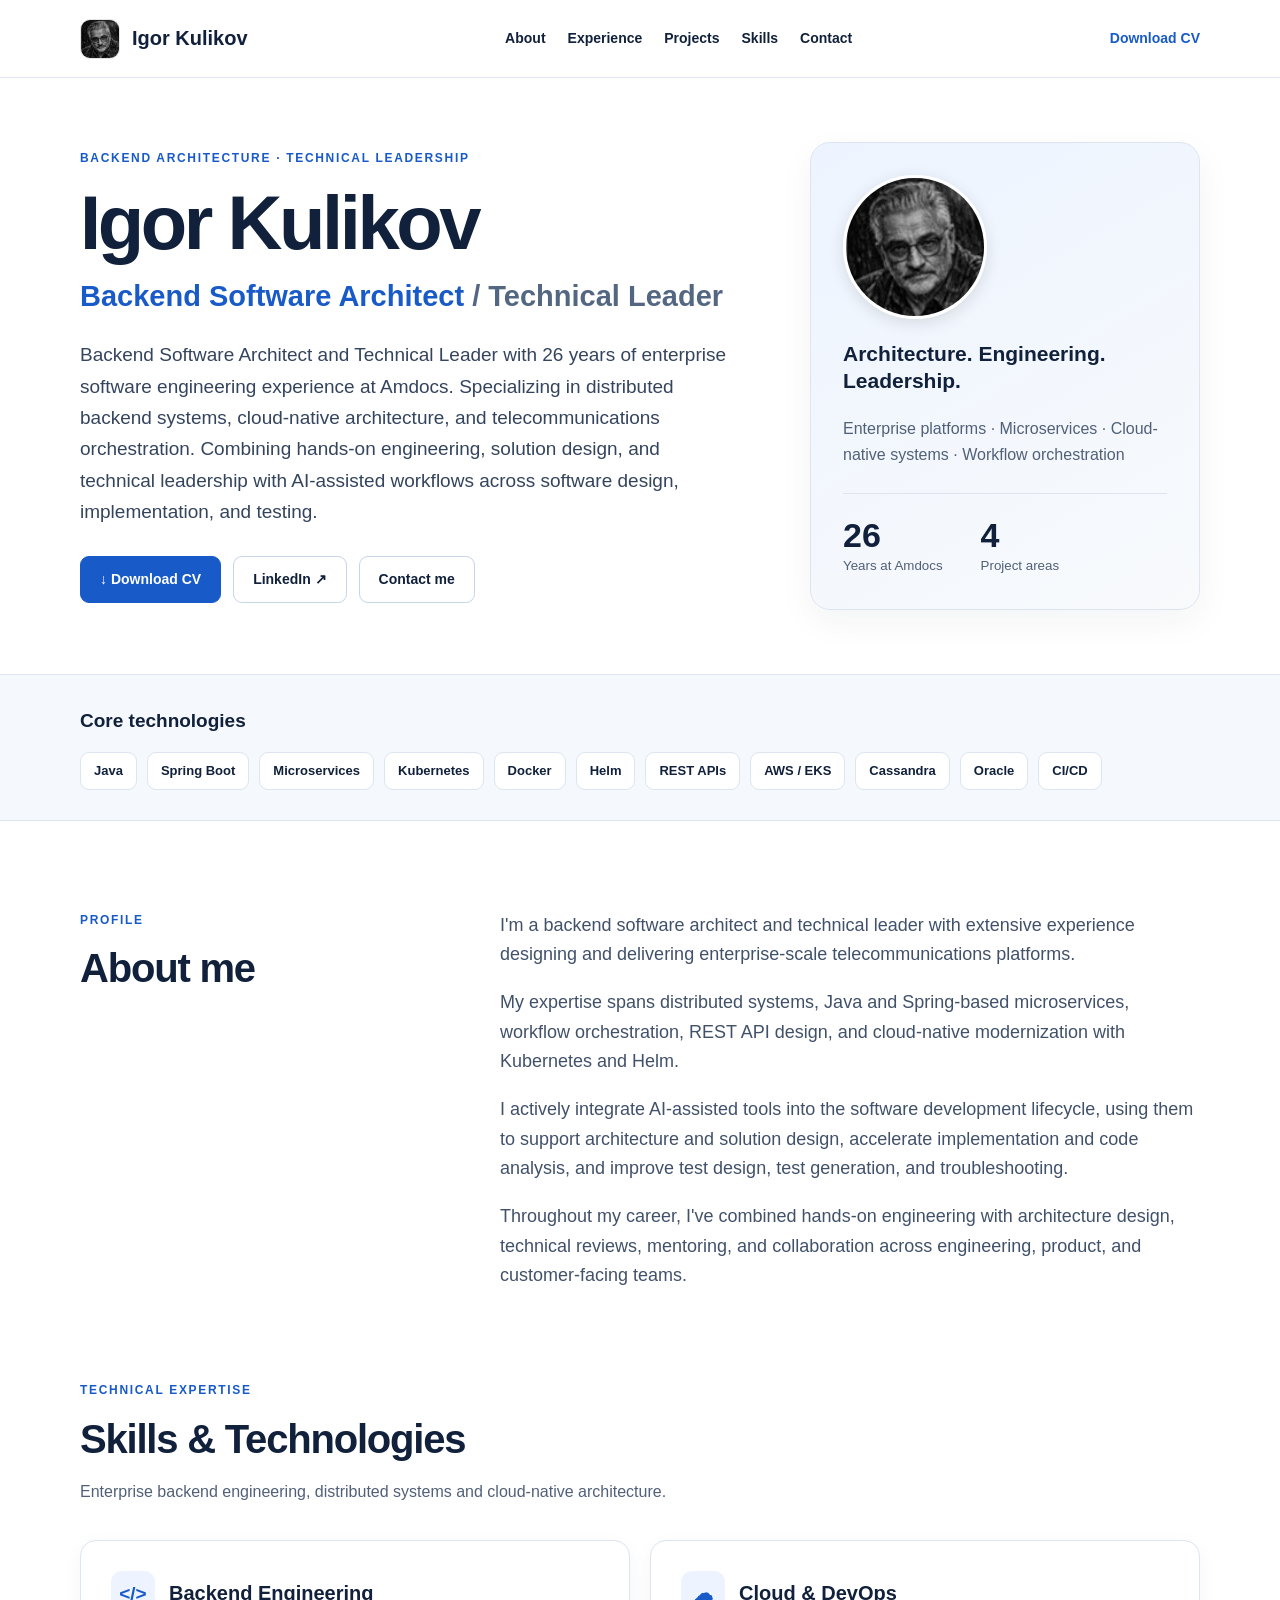
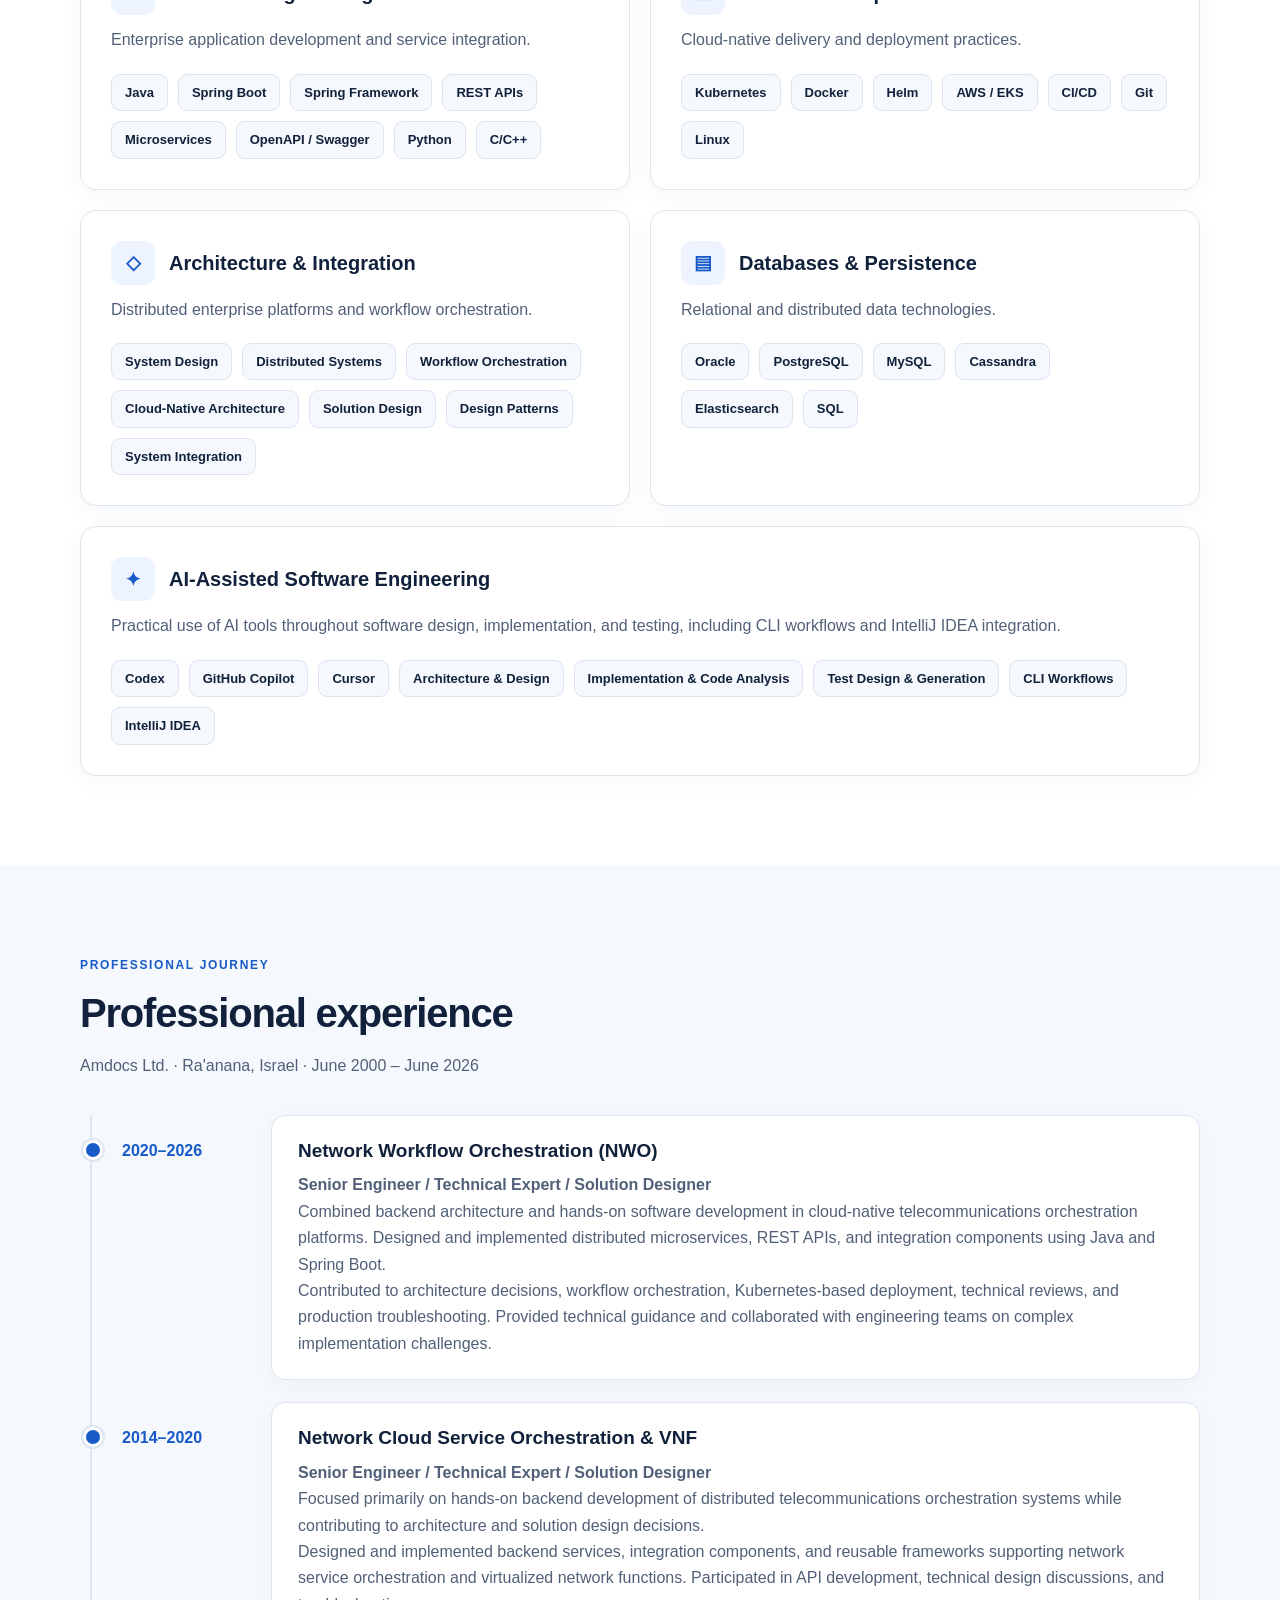
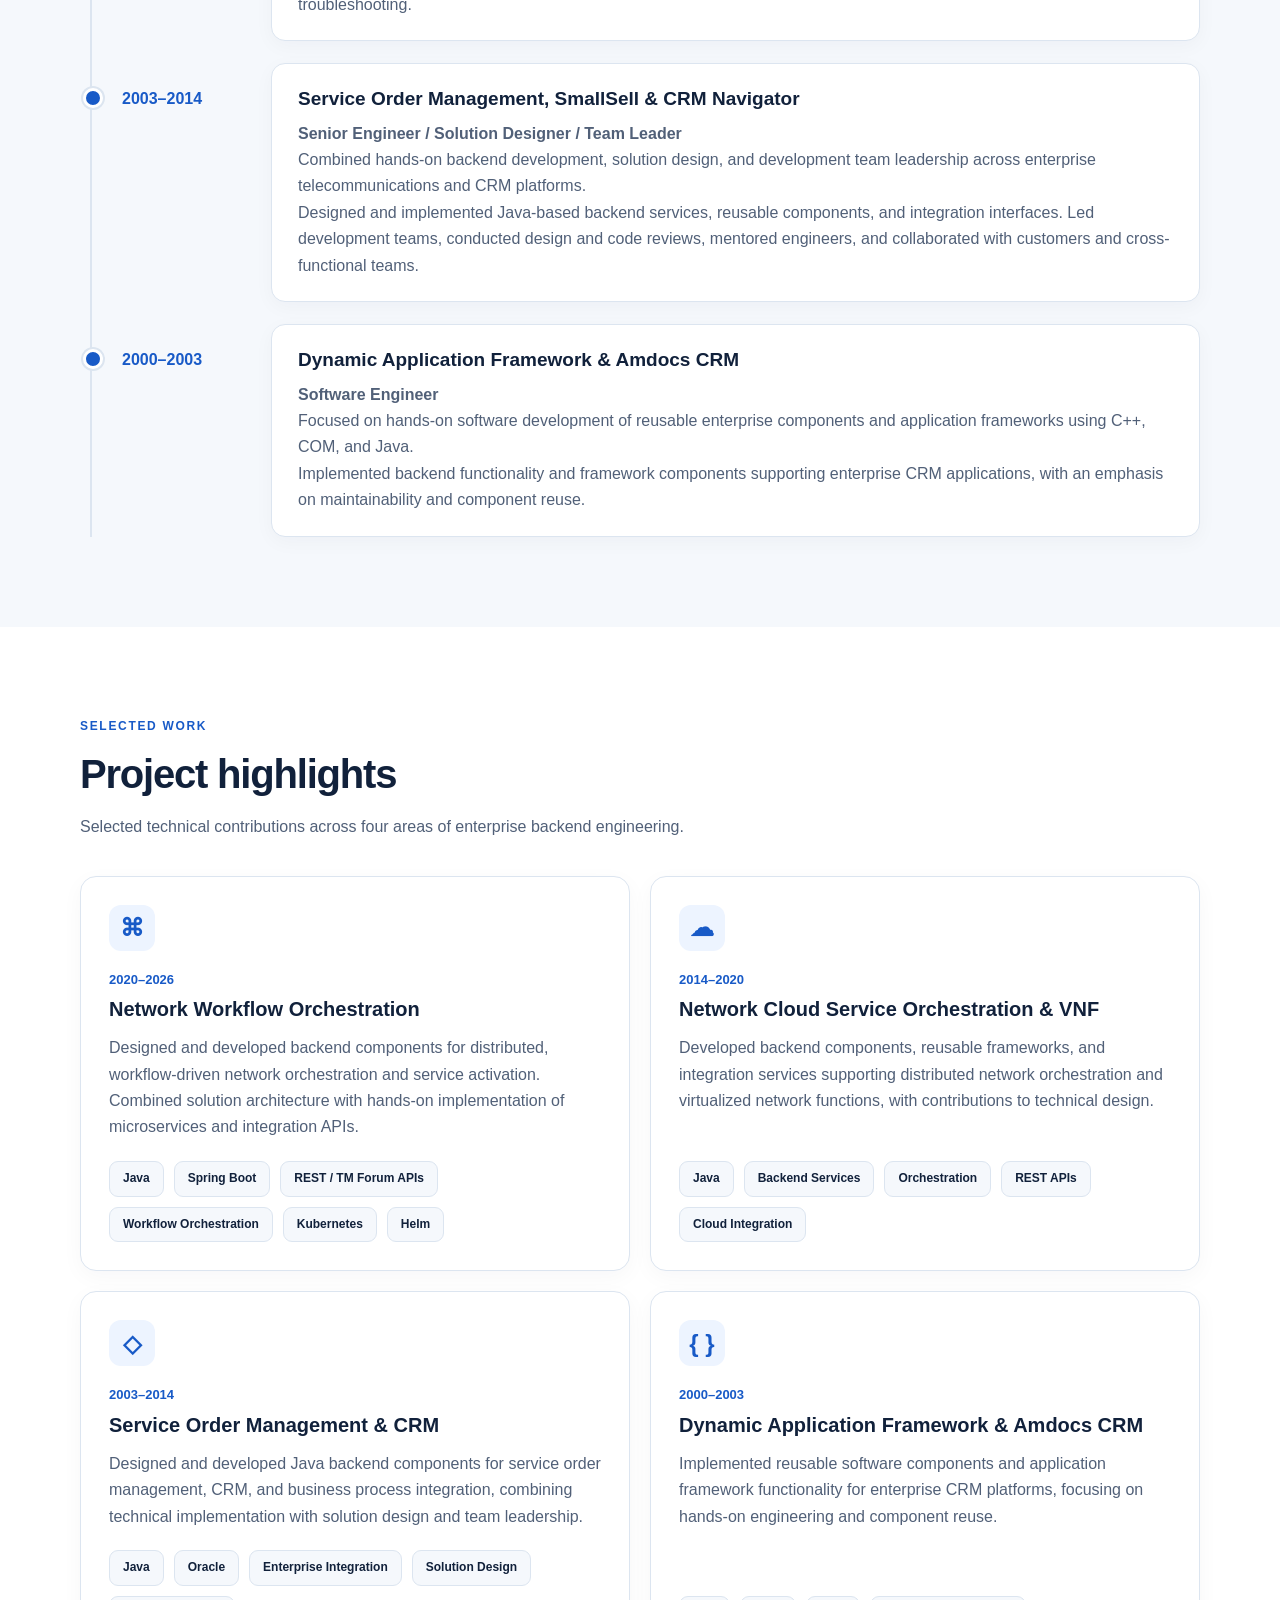
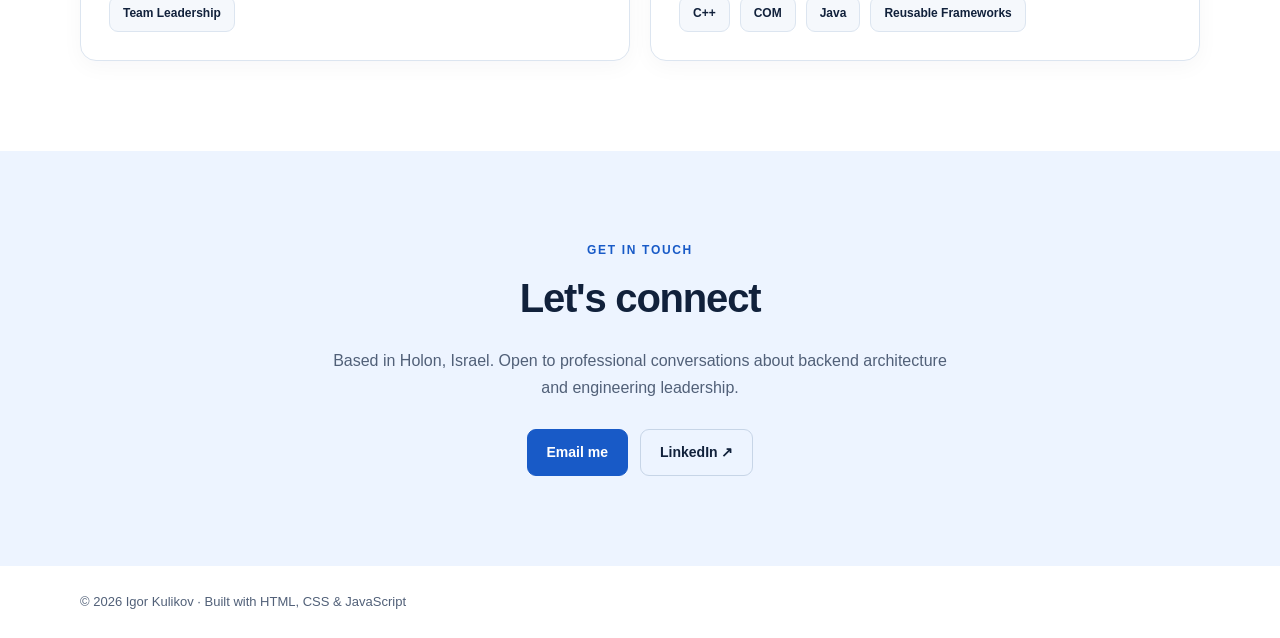
==== commit 099aff37: "Finalize portfolio Content V6" ====
--- a/index.html
+++ b/index.html
@@ -101,28 +101,36 @@
                     <div class="career-date">2020–2026</div>
                     <div class="career-content">
                         <h3>Network Workflow Orchestration (NWO)</h3>
-                        <p>Designed cloud-native orchestration services, service boundaries and APIs; supported migration to Kubernetes and Helm; mentored engineers and addressed production issues.</p>
+                        <p><strong>Senior Engineer / Technical Expert / Solution Designer</strong></p>
+                        <p>Combined backend architecture and hands-on software development in cloud-native telecommunications orchestration platforms. Designed and implemented distributed microservices, REST APIs, and integration components using Java and Spring Boot.</p>
+                        <p>Contributed to architecture decisions, workflow orchestration, Kubernetes-based deployment, technical reviews, and production troubleshooting. Provided technical guidance and collaborated with engineering teams on complex implementation challenges.</p>
                     </div>
                 </article>
                 <article class="career-entry">
                     <div class="career-date">2014–2020</div>
                     <div class="career-content">
                         <h3>Network Cloud Service Orchestration &amp; VNF</h3>
-                        <p>Designed distributed orchestration architecture, reusable frameworks, cloud integration services, and backend APIs.</p>
+                        <p><strong>Senior Engineer / Technical Expert / Solution Designer</strong></p>
+                        <p>Focused primarily on hands-on backend development of distributed telecommunications orchestration systems while contributing to architecture and solution design decisions.</p>
+                        <p>Designed and implemented backend services, integration components, and reusable frameworks supporting network service orchestration and virtualized network functions. Participated in API development, technical design discussions, and troubleshooting.</p>
                     </div>
                 </article>
                 <article class="career-entry">
                     <div class="career-date">2003–2014</div>
                     <div class="career-content">
                         <h3>Service Order Management, SmallSell &amp; CRM Navigator</h3>
-                        <p>Designed enterprise business services and component interfaces; led development teams, architecture reviews and Scrum activities.</p>
+                        <p><strong>Senior Engineer / Solution Designer / Team Leader</strong></p>
+                        <p>Combined hands-on backend development, solution design, and development team leadership across enterprise telecommunications and CRM platforms.</p>
+                        <p>Designed and implemented Java-based backend services, reusable components, and integration interfaces. Led development teams, conducted design and code reviews, mentored engineers, and collaborated with customers and cross-functional teams.</p>
                     </div>
                 </article>
                 <article class="career-entry">
                     <div class="career-date">2000–2003</div>
                     <div class="career-content">
                         <h3>Dynamic Application Framework &amp; Amdocs CRM</h3>
-                        <p>Built reusable enterprise components with C++ and COM, supported customer deployments, and transitioned into Java development.</p>
+                        <p><strong>Software Engineer</strong></p>
+                        <p>Focused on hands-on software development of reusable enterprise components and application frameworks using C++, COM, and Java.</p>
+                        <p>Implemented backend functionality and framework components supporting enterprise CRM applications, with an emphasis on maintainability and component reuse.</p>
                     </div>
                 </article>
             </div>
@@ -131,35 +139,35 @@
     <section class="container section" id="projects">
         <p class="eyebrow">SELECTED WORK</p>
         <h2>Project highlights</h2>
-        <p class="section-intro">Four areas of enterprise backend engineering and architecture.</p>
+        <p class="section-intro">Selected technical contributions across four areas of enterprise backend engineering.</p>
         <div class="project-grid">
             <article class="project-card">
                 <div class="project-symbol" aria-hidden="true">⌘</div>
                 <p class="project-period">2020–2026</p>
                 <h3>Network Workflow Orchestration</h3>
-                <p>Cloud-native orchestration services, service APIs, workflow automation, engineering mentoring and production support.</p>
-                <div class="tags compact"><span>Java</span><span>Spring Boot</span><span>Kubernetes</span><span>Helm</span></div>
+                <p>Designed and developed backend components for distributed, workflow-driven network orchestration and service activation. Combined solution architecture with hands-on implementation of microservices and integration APIs.</p>
+                <div class="tags compact"><span>Java</span><span>Spring Boot</span><span>REST / TM Forum APIs</span><span>Workflow Orchestration</span><span>Kubernetes</span><span>Helm</span></div>
             </article>
             <article class="project-card">
                 <div class="project-symbol" aria-hidden="true">☁</div>
                 <p class="project-period">2014–2020</p>
                 <h3>Network Cloud Service Orchestration &amp; VNF</h3>
-                <p>Distributed orchestration architecture, reusable frameworks, cloud integration services and backend APIs.</p>
-                <div class="tags compact"><span>Orchestration</span><span>Cloud integration</span><span>APIs</span></div>
+                <p>Developed backend components, reusable frameworks, and integration services supporting distributed network orchestration and virtualized network functions, with contributions to technical design.</p>
+                <div class="tags compact"><span>Java</span><span>Backend Services</span><span>Orchestration</span><span>REST APIs</span><span>Cloud Integration</span></div>
             </article>
             <article class="project-card">
                 <div class="project-symbol" aria-hidden="true">◇</div>
                 <p class="project-period">2003–2014</p>
                 <h3>Service Order Management &amp; CRM</h3>
-                <p>Enterprise business services, component interfaces, architecture reviews and development team leadership.</p>
-                <div class="tags compact"><span>Backend architecture</span><span>Integration</span><span>Leadership</span></div>
+                <p>Designed and developed Java backend components for service order management, CRM, and business process integration, combining technical implementation with solution design and team leadership.</p>
+                <div class="tags compact"><span>Java</span><span>Oracle</span><span>Enterprise Integration</span><span>Solution Design</span><span>Team Leadership</span></div>
             </article>
             <article class="project-card">
                 <div class="project-symbol" aria-hidden="true">{ }</div>
                 <p class="project-period">2000–2003</p>
-                <h3>Dynamic Application Framework</h3>
-                <p>Reusable enterprise components, customer deployments and early Java backend development.</p>
-                <div class="tags compact"><span>C++</span><span>COM</span><span>Java</span></div>
+                <h3>Dynamic Application Framework &amp; Amdocs CRM</h3>
+                <p>Implemented reusable software components and application framework functionality for enterprise CRM platforms, focusing on hands-on engineering and component reuse.</p>
+                <div class="tags compact"><span>C++</span><span>COM</span><span>Java</span><span>Reusable Frameworks</span></div>
             </article>
         </div>
     </section>
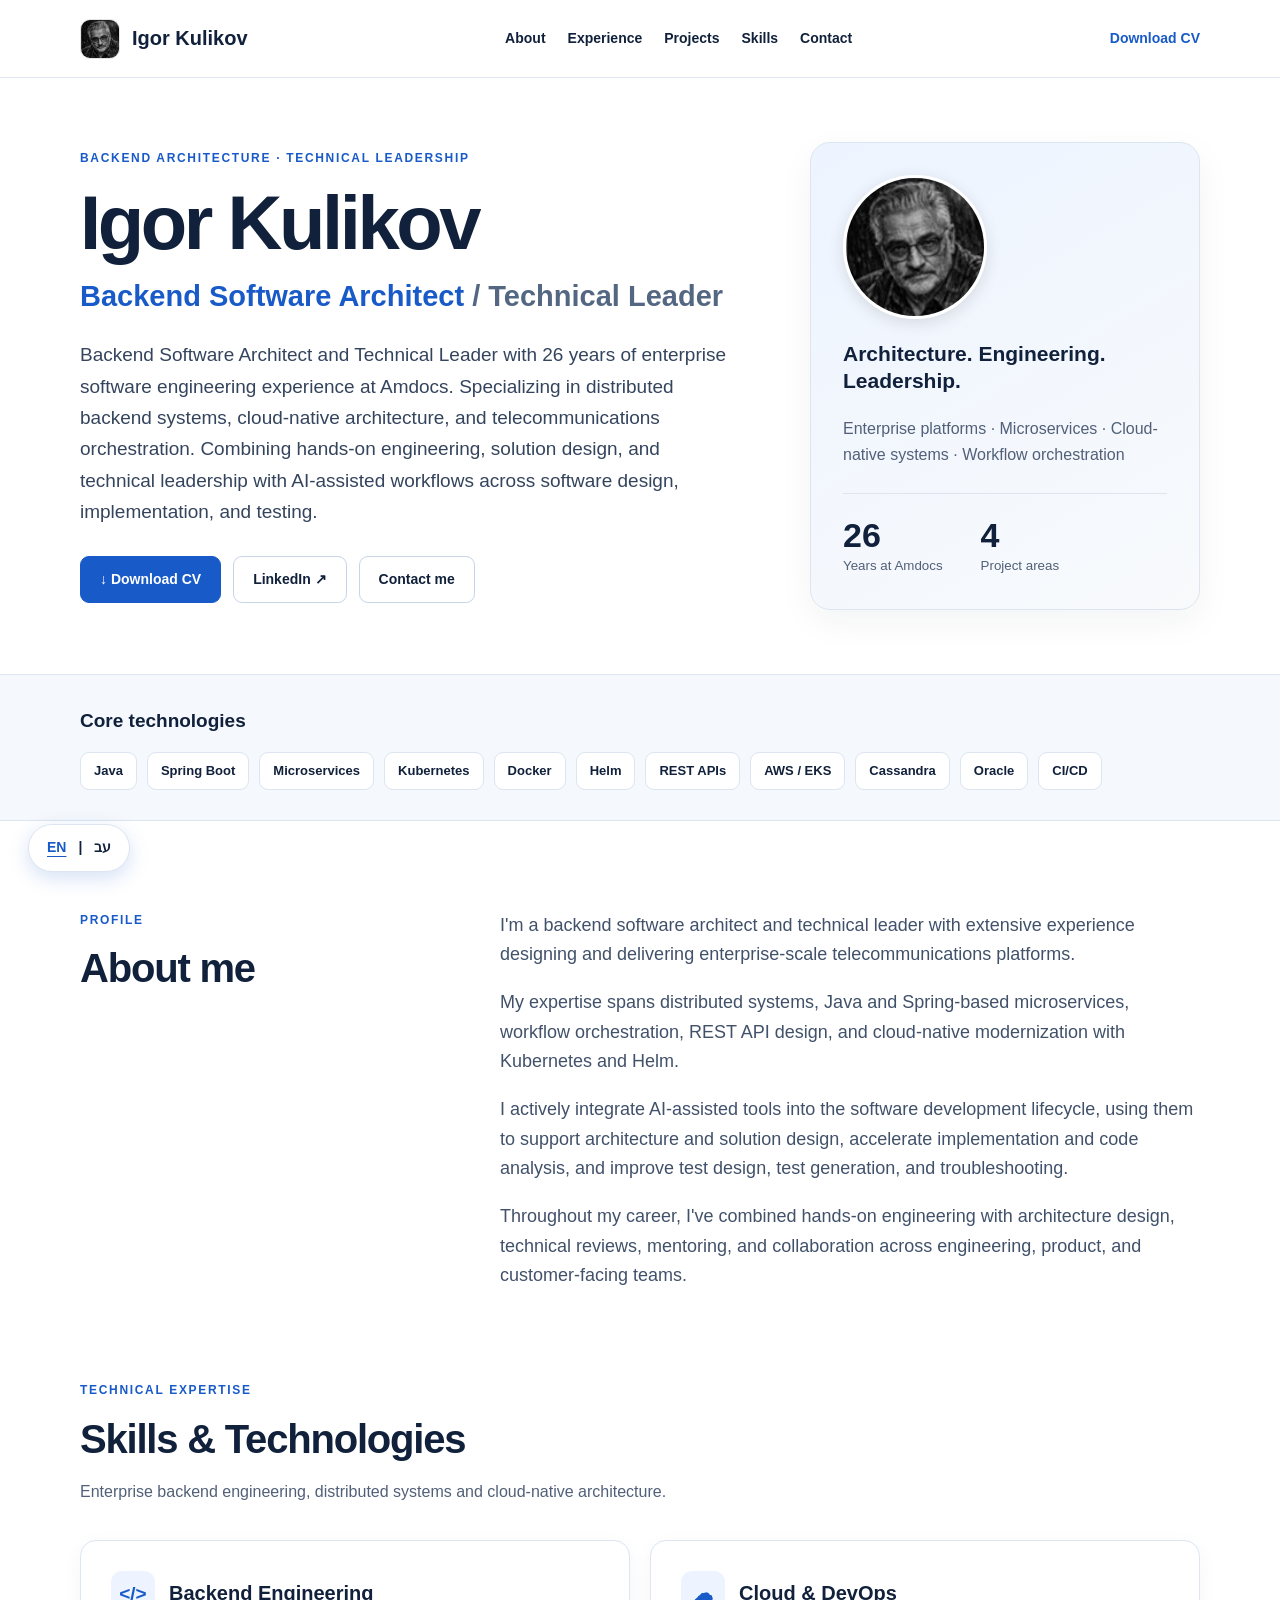
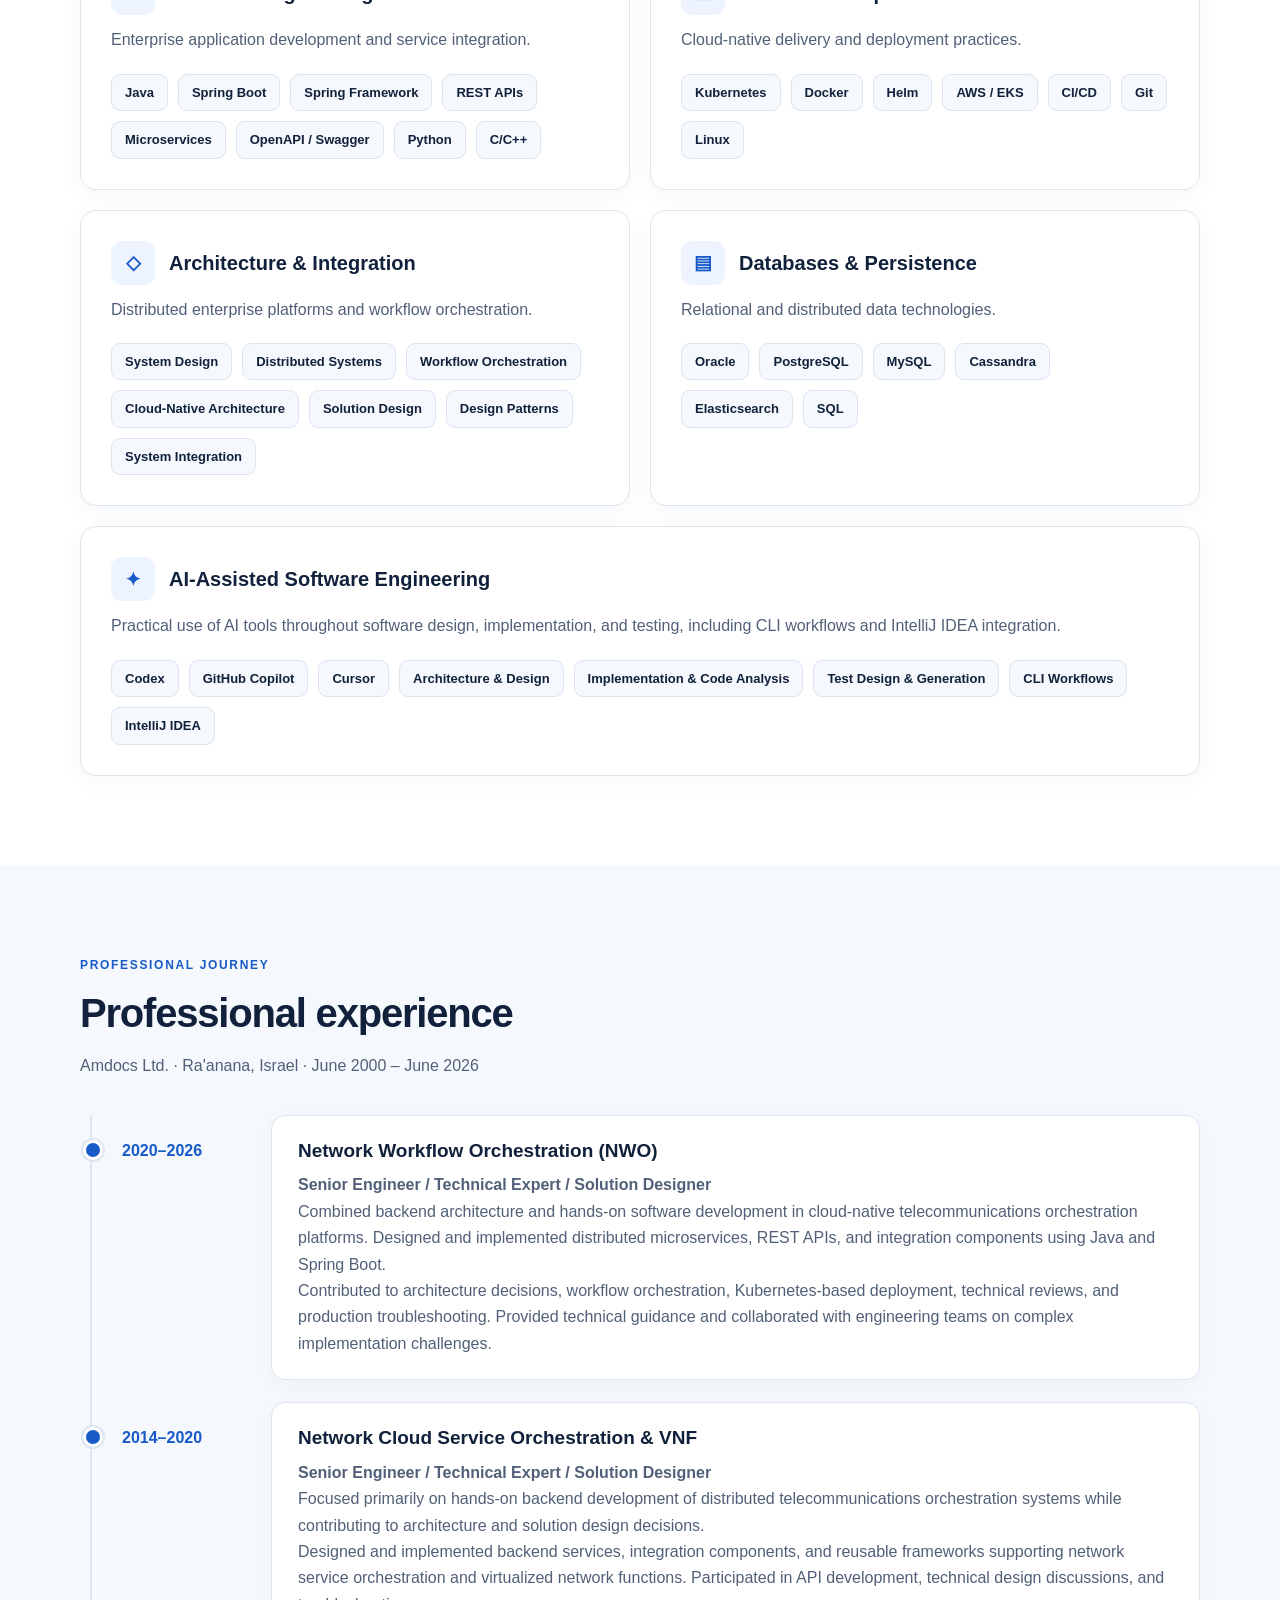
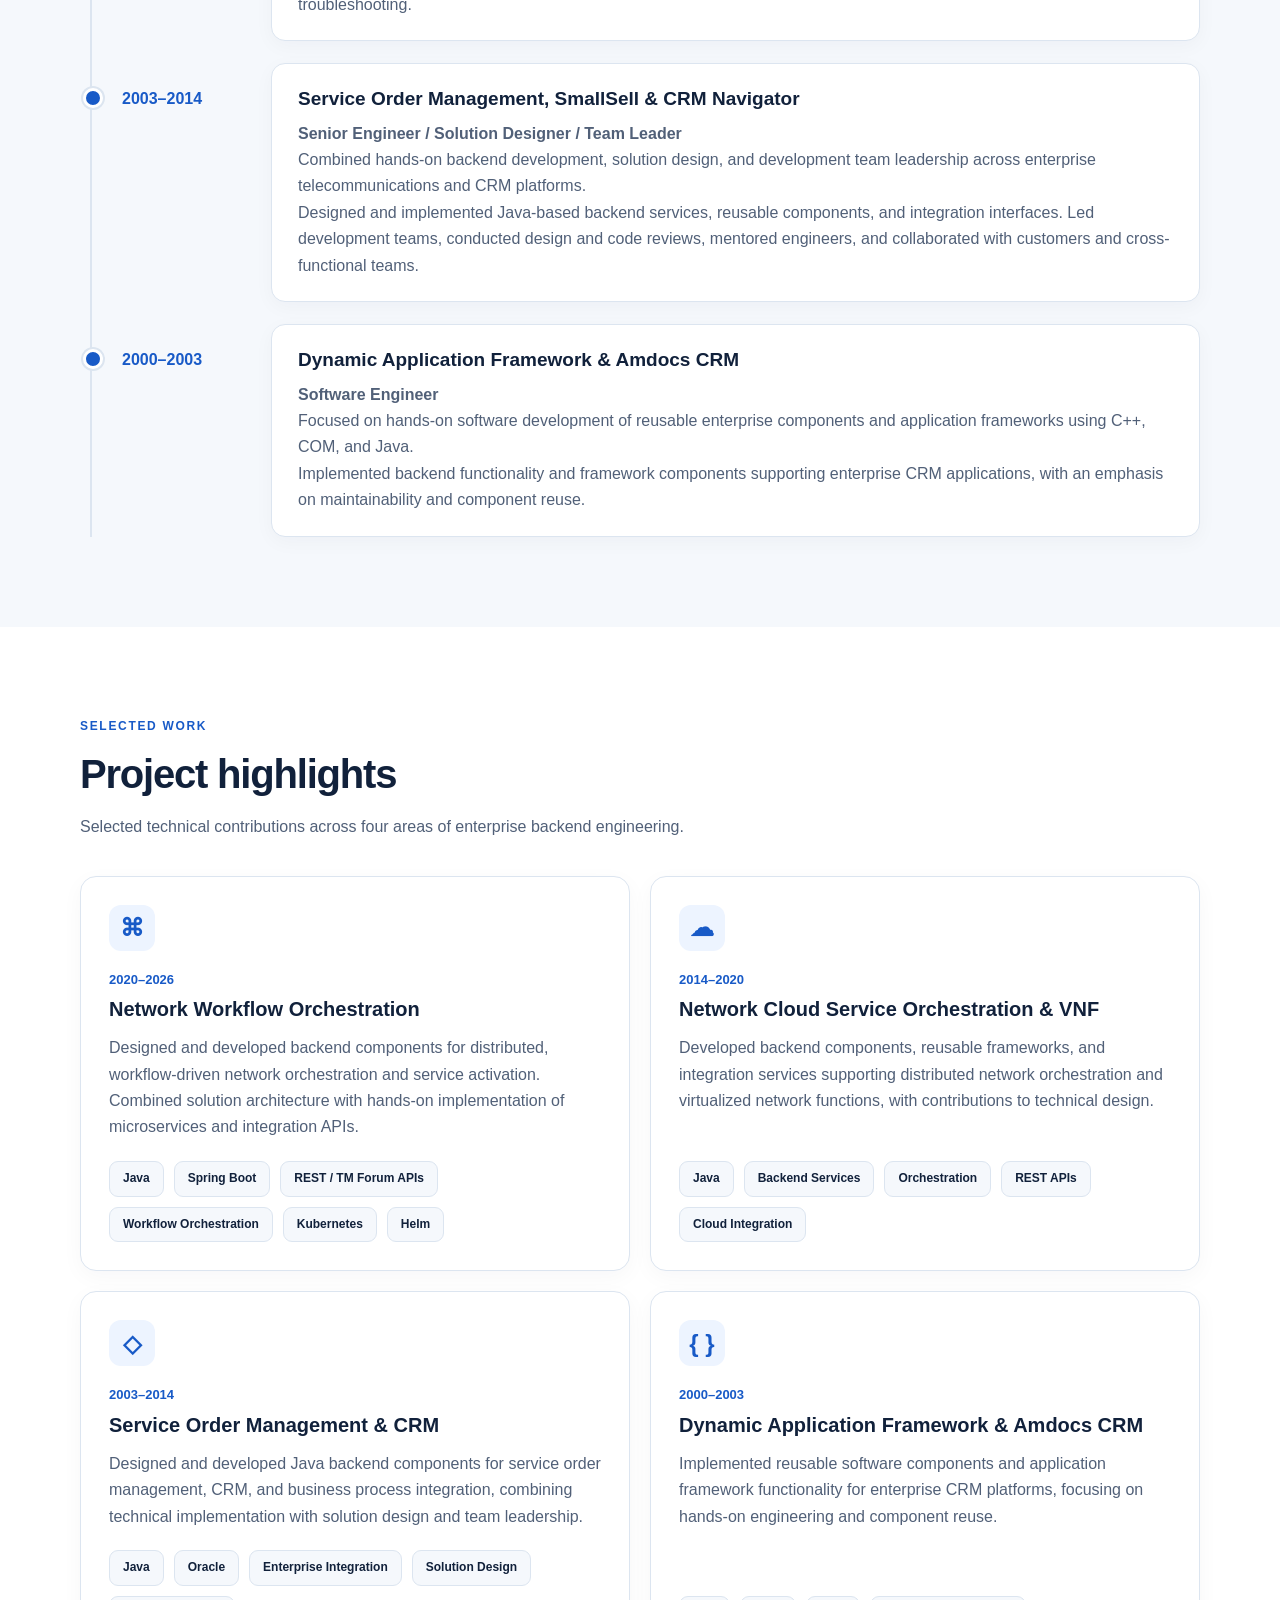
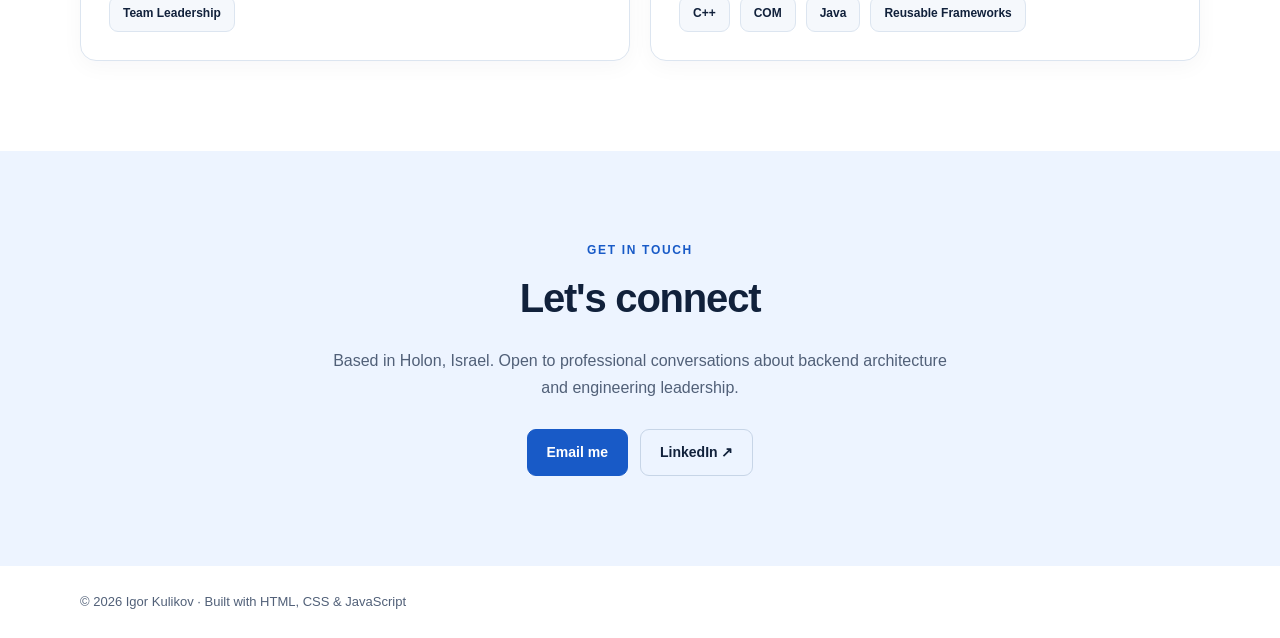
==== commit 6d060b10: "Portfolio V8: Add Hebrew localization and floating language switcher" ====
--- a/index.html
+++ b/index.html
@@ -5,23 +5,61 @@
     <meta name="viewport" content="width=device-width, initial-scale=1">
     <meta name="description"
           content="Igor Kulikov — Backend Software Architect, Technical Leader and Principal Software Engineer.">
+    <meta property="og:locale" content="en_US">
     <title>Igor Kulikov | Backend Software Architect</title>
     <link rel="stylesheet" href="assets/css/style.css">
     <link rel="stylesheet" href="assets/css/design-v3.css">
     <link rel="stylesheet" href="assets/css/design-v4.css">
     <link rel="stylesheet" href="assets/css/content-v6.css">
+    <link rel="icon" type="image/svg+xml" href="assets/images/favicon.svg?v=2">
+    <link rel="icon" type="image/x-icon" href="assets/images/favicon.ico?v=2">
+    <link rel="apple-touch-icon" href="assets/images/apple-touch-icon.png">
+    <link rel="stylesheet" href="assets/css/multilingual-v8.css">
+    <link rel="alternate" hreflang="en" href="https://igor-kulikov-2026.github.io/">
+    <link rel="alternate" hreflang="he" href="https://igor-kulikov-2026.github.io/he/">
+    <link rel="alternate" hreflang="x-default" href="https://igor-kulikov-2026.github.io/">
+    <!-- Canonical URL -->
+    <link rel="canonical" href="https://igor-kulikov-2026.github.io/">
+
+    <!-- Open Graph -->
+    <meta property="og:type" content="website">
+    <meta property="og:title"
+          content="Igor Kulikov | Backend Software Architect">
+    <meta property="og:description"
+          content="Backend Software Architect and Technical Leader with 26 years of enterprise software engineering experience. Java, distributed systems, cloud-native architecture and AI-assisted development.">
+    <meta property="og:url"
+          content="https://igor-kulikov-2026.github.io/">
+    <meta property="og:image"
+          content="https://igor-kulikov-2026.github.io/assets/images/og-image.png">
+    <meta property="og:image:width" content="1200">
+    <meta property="og:image:height" content="630">
+    <meta property="og:site_name" content="Igor Kulikov">
+
+    <!-- Twitter / X -->
+    <meta name="twitter:card" content="summary_large_image">
+    <meta name="twitter:title"
+          content="Igor Kulikov | Backend Software Architect">
+    <meta name="twitter:description"
+          content="Backend Software Architect and Technical Leader specializing in distributed systems, Java and cloud-native engineering.">
+    <meta name="twitter:image"
+          content="https://igor-kulikov-2026.github.io/assets/images/og-image.png">
 </head>
 <body>
-<header class="top"><a class="brand" href="#home"><img src="assets/images/profile.jpg" alt="Igor Kulikov" class="header-photo"> Igor Kulikov</a>
+<header class="top"><a class="brand" href="#home"><img src="assets/images/profile.jpg" alt="Igor Kulikov"
+                                                       class="header-photo"> Igor Kulikov</a>
     <nav aria-label="Main navigation"><a href="#about">About</a><a href="#experience">Experience</a><a href="#projects">Projects</a><a
             href="#skills">Skills</a><a href="#contact">Contact</a></nav>
-    <a class="navcv" href="assets/documents/CV_Igor_Kulikov.pdf" download>Download CV</a></header>
+    <a class="navcv" href="assets/documents/CV_Igor_Kulikov.pdf" download>Download CV</a>
+</header>
 <main>
     <section class="hero container" id="home">
         <div><p class="eyebrow">BACKEND ARCHITECTURE · TECHNICAL LEADERSHIP</p>
             <h1>Igor Kulikov</h1>
             <h2>Backend Software Architect <span>/ Technical Leader</span></h2>
-            <p class="lead">Backend Software Architect and Technical Leader with 26 years of enterprise software engineering experience at Amdocs. Specializing in distributed backend systems, cloud-native architecture, and telecommunications orchestration. Combining hands-on engineering, solution design, and technical leadership with AI-assisted workflows across software design, implementation, and testing.</p>
+            <p class="lead">Backend Software Architect and Technical Leader with 26 years of enterprise software
+                engineering experience at Amdocs. Specializing in distributed backend systems, cloud-native
+                architecture, and telecommunications orchestration. Combining hands-on engineering, solution design, and
+                technical leadership with AI-assisted workflows across software design, implementation, and testing.</p>
             <div class="actions"><a class="button primary" href="assets/documents/CV_Igor_Kulikov.pdf" download>↓
                 Download CV</a><a class="button" href="https://www.linkedin.com/in/igor-kulikov-48605647/"
                                   target="_blank" rel="noopener noreferrer">LinkedIn ↗</a><a class="button"
@@ -49,44 +87,63 @@
         </div>
     </section>
     <section class="container section two-col" id="about">
-        <div><p class="eyebrow">PROFILE</p><h2>About me</h2></div>
+        <div><p class="eyebrow">PROFILE</p>
+            <h2>About me</h2></div>
         <div>
-            <p>I'm a backend software architect and technical leader with extensive experience designing and delivering enterprise-scale telecommunications platforms.</p>
-            <p>My expertise spans distributed systems, Java and Spring-based microservices, workflow orchestration, REST API design, and cloud-native modernization with Kubernetes and Helm.</p>
-            <p>I actively integrate AI-assisted tools into the software development lifecycle, using them to support architecture and solution design, accelerate implementation and code analysis, and improve test design, test generation, and troubleshooting.</p>
-            <p>Throughout my career, I've combined hands-on engineering with architecture design, technical reviews, mentoring, and collaboration across engineering, product, and customer-facing teams.</p>
+            <p>I'm a backend software architect and technical leader with extensive experience designing and delivering
+                enterprise-scale telecommunications platforms.</p>
+            <p>My expertise spans distributed systems, Java and Spring-based microservices, workflow orchestration, REST
+                API design, and cloud-native modernization with Kubernetes and Helm.</p>
+            <p>I actively integrate AI-assisted tools into the software development lifecycle, using them to support
+                architecture and solution design, accelerate implementation and code analysis, and improve test design,
+                test generation, and troubleshooting.</p>
+            <p>Throughout my career, I've combined hands-on engineering with architecture design, technical reviews,
+                mentoring, and collaboration across engineering, product, and customer-facing teams.</p>
         </div>
     </section>
     <section class="section skills-section" id="skills" aria-labelledby="skills-heading">
         <div class="container">
             <p class="eyebrow">TECHNICAL EXPERTISE</p>
             <h2 id="skills-heading">Skills &amp; Technologies</h2>
-            <p class="section-intro">Enterprise backend engineering, distributed systems and cloud-native architecture.</p>
+            <p class="section-intro">Enterprise backend engineering, distributed systems and cloud-native
+                architecture.</p>
             <div class="skills-grid">
                 <article class="skill-card">
-                    <div class="skill-card-heading"><span class="skill-symbol" aria-hidden="true">&lt;/&gt;</span><h3>Backend Engineering</h3></div>
+                    <div class="skill-card-heading"><span class="skill-symbol" aria-hidden="true">&lt;/&gt;</span>
+                        <h3>Backend Engineering</h3></div>
                     <p>Enterprise application development and service integration.</p>
-                    <div class="tags"><span>Java</span><span>Spring Boot</span><span>Spring Framework</span><span>REST APIs</span><span>Microservices</span><span>OpenAPI / Swagger</span><span>Python</span><span>C/C++</span></div>
-                </article>
-                <article class="skill-card">
-                    <div class="skill-card-heading"><span class="skill-symbol" aria-hidden="true">☁</span><h3>Cloud &amp; DevOps</h3></div>
+                    <div class="tags"><span>Java</span><span>Spring Boot</span><span>Spring Framework</span><span>REST APIs</span><span>Microservices</span><span>OpenAPI / Swagger</span><span>Python</span><span>C/C++</span>
+                    </div>
+                </article>
+                <article class="skill-card">
+                    <div class="skill-card-heading"><span class="skill-symbol" aria-hidden="true">☁</span>
+                        <h3>Cloud &amp; DevOps</h3></div>
                     <p>Cloud-native delivery and deployment practices.</p>
-                    <div class="tags"><span>Kubernetes</span><span>Docker</span><span>Helm</span><span>AWS / EKS</span><span>CI/CD</span><span>Git</span><span>Linux</span></div>
-                </article>
-                <article class="skill-card">
-                    <div class="skill-card-heading"><span class="skill-symbol" aria-hidden="true">◇</span><h3>Architecture &amp; Integration</h3></div>
+                    <div class="tags">
+                        <span>Kubernetes</span><span>Docker</span><span>Helm</span><span>AWS / EKS</span><span>CI/CD</span><span>Git</span><span>Linux</span>
+                    </div>
+                </article>
+                <article class="skill-card">
+                    <div class="skill-card-heading"><span class="skill-symbol" aria-hidden="true">◇</span>
+                        <h3>Architecture &amp; Integration</h3></div>
                     <p>Distributed enterprise platforms and workflow orchestration.</p>
-                    <div class="tags"><span>System Design</span><span>Distributed Systems</span><span>Workflow Orchestration</span><span>Cloud-Native Architecture</span><span>Solution Design</span><span>Design Patterns</span><span>System Integration</span></div>
-                </article>
-                <article class="skill-card">
-                    <div class="skill-card-heading"><span class="skill-symbol" aria-hidden="true">▤</span><h3>Databases &amp; Persistence</h3></div>
+                    <div class="tags"><span>System Design</span><span>Distributed Systems</span><span>Workflow Orchestration</span><span>Cloud-Native Architecture</span><span>Solution Design</span><span>Design Patterns</span><span>System Integration</span>
+                    </div>
+                </article>
+                <article class="skill-card">
+                    <div class="skill-card-heading"><span class="skill-symbol" aria-hidden="true">▤</span>
+                        <h3>Databases &amp; Persistence</h3></div>
                     <p>Relational and distributed data technologies.</p>
-                    <div class="tags"><span>Oracle</span><span>PostgreSQL</span><span>MySQL</span><span>Cassandra</span><span>Elasticsearch</span><span>SQL</span></div>
+                    <div class="tags"><span>Oracle</span><span>PostgreSQL</span><span>MySQL</span><span>Cassandra</span><span>Elasticsearch</span><span>SQL</span>
+                    </div>
                 </article>
                 <article class="skill-card skill-card-ai">
-                    <div class="skill-card-heading"><span class="skill-symbol" aria-hidden="true">✦</span><h3>AI-Assisted Software Engineering</h3></div>
-                    <p>Practical use of AI tools throughout software design, implementation, and testing, including CLI workflows and IntelliJ IDEA integration.</p>
-                    <div class="tags"><span>Codex</span><span>GitHub Copilot</span><span>Cursor</span><span>Architecture &amp; Design</span><span>Implementation &amp; Code Analysis</span><span>Test Design &amp; Generation</span><span>CLI Workflows</span><span>IntelliJ IDEA</span></div>
+                    <div class="skill-card-heading"><span class="skill-symbol" aria-hidden="true">✦</span>
+                        <h3>AI-Assisted Software Engineering</h3></div>
+                    <p>Practical use of AI tools throughout software design, implementation, and testing, including CLI
+                        workflows and IntelliJ IDEA integration.</p>
+                    <div class="tags"><span>Codex</span><span>GitHub Copilot</span><span>Cursor</span><span>Architecture &amp; Design</span><span>Implementation &amp; Code Analysis</span><span>Test Design &amp; Generation</span><span>CLI Workflows</span><span>IntelliJ IDEA</span>
+                    </div>
                 </article>
             </div>
         </div>
@@ -102,8 +159,12 @@
                     <div class="career-content">
                         <h3>Network Workflow Orchestration (NWO)</h3>
                         <p><strong>Senior Engineer / Technical Expert / Solution Designer</strong></p>
-                        <p>Combined backend architecture and hands-on software development in cloud-native telecommunications orchestration platforms. Designed and implemented distributed microservices, REST APIs, and integration components using Java and Spring Boot.</p>
-                        <p>Contributed to architecture decisions, workflow orchestration, Kubernetes-based deployment, technical reviews, and production troubleshooting. Provided technical guidance and collaborated with engineering teams on complex implementation challenges.</p>
+                        <p>Combined backend architecture and hands-on software development in cloud-native
+                            telecommunications orchestration platforms. Designed and implemented distributed
+                            microservices, REST APIs, and integration components using Java and Spring Boot.</p>
+                        <p>Contributed to architecture decisions, workflow orchestration, Kubernetes-based deployment,
+                            technical reviews, and production troubleshooting. Provided technical guidance and
+                            collaborated with engineering teams on complex implementation challenges.</p>
                     </div>
                 </article>
                 <article class="career-entry">
@@ -111,8 +172,11 @@
                     <div class="career-content">
                         <h3>Network Cloud Service Orchestration &amp; VNF</h3>
                         <p><strong>Senior Engineer / Technical Expert / Solution Designer</strong></p>
-                        <p>Focused primarily on hands-on backend development of distributed telecommunications orchestration systems while contributing to architecture and solution design decisions.</p>
-                        <p>Designed and implemented backend services, integration components, and reusable frameworks supporting network service orchestration and virtualized network functions. Participated in API development, technical design discussions, and troubleshooting.</p>
+                        <p>Focused primarily on hands-on backend development of distributed telecommunications
+                            orchestration systems while contributing to architecture and solution design decisions.</p>
+                        <p>Designed and implemented backend services, integration components, and reusable frameworks
+                            supporting network service orchestration and virtualized network functions. Participated in
+                            API development, technical design discussions, and troubleshooting.</p>
                     </div>
                 </article>
                 <article class="career-entry">
@@ -120,8 +184,11 @@
                     <div class="career-content">
                         <h3>Service Order Management, SmallSell &amp; CRM Navigator</h3>
                         <p><strong>Senior Engineer / Solution Designer / Team Leader</strong></p>
-                        <p>Combined hands-on backend development, solution design, and development team leadership across enterprise telecommunications and CRM platforms.</p>
-                        <p>Designed and implemented Java-based backend services, reusable components, and integration interfaces. Led development teams, conducted design and code reviews, mentored engineers, and collaborated with customers and cross-functional teams.</p>
+                        <p>Combined hands-on backend development, solution design, and development team leadership
+                            across enterprise telecommunications and CRM platforms.</p>
+                        <p>Designed and implemented Java-based backend services, reusable components, and integration
+                            interfaces. Led development teams, conducted design and code reviews, mentored engineers,
+                            and collaborated with customers and cross-functional teams.</p>
                     </div>
                 </article>
                 <article class="career-entry">
@@ -129,8 +196,10 @@
                     <div class="career-content">
                         <h3>Dynamic Application Framework &amp; Amdocs CRM</h3>
                         <p><strong>Software Engineer</strong></p>
-                        <p>Focused on hands-on software development of reusable enterprise components and application frameworks using C++, COM, and Java.</p>
-                        <p>Implemented backend functionality and framework components supporting enterprise CRM applications, with an emphasis on maintainability and component reuse.</p>
+                        <p>Focused on hands-on software development of reusable enterprise components and application
+                            frameworks using C++, COM, and Java.</p>
+                        <p>Implemented backend functionality and framework components supporting enterprise CRM
+                            applications, with an emphasis on maintainability and component reuse.</p>
                     </div>
                 </article>
             </div>
@@ -139,35 +208,47 @@
     <section class="container section" id="projects">
         <p class="eyebrow">SELECTED WORK</p>
         <h2>Project highlights</h2>
-        <p class="section-intro">Selected technical contributions across four areas of enterprise backend engineering.</p>
+        <p class="section-intro">Selected technical contributions across four areas of enterprise backend
+            engineering.</p>
         <div class="project-grid">
             <article class="project-card">
                 <div class="project-symbol" aria-hidden="true">⌘</div>
                 <p class="project-period">2020–2026</p>
                 <h3>Network Workflow Orchestration</h3>
-                <p>Designed and developed backend components for distributed, workflow-driven network orchestration and service activation. Combined solution architecture with hands-on implementation of microservices and integration APIs.</p>
-                <div class="tags compact"><span>Java</span><span>Spring Boot</span><span>REST / TM Forum APIs</span><span>Workflow Orchestration</span><span>Kubernetes</span><span>Helm</span></div>
+                <p>Designed and developed backend components for distributed, workflow-driven network orchestration and
+                    service activation. Combined solution architecture with hands-on implementation of microservices and
+                    integration APIs.</p>
+                <div class="tags compact">
+                    <span>Java</span><span>Spring Boot</span><span>REST / TM Forum APIs</span><span>Workflow Orchestration</span><span>Kubernetes</span><span>Helm</span>
+                </div>
             </article>
             <article class="project-card">
                 <div class="project-symbol" aria-hidden="true">☁</div>
                 <p class="project-period">2014–2020</p>
                 <h3>Network Cloud Service Orchestration &amp; VNF</h3>
-                <p>Developed backend components, reusable frameworks, and integration services supporting distributed network orchestration and virtualized network functions, with contributions to technical design.</p>
-                <div class="tags compact"><span>Java</span><span>Backend Services</span><span>Orchestration</span><span>REST APIs</span><span>Cloud Integration</span></div>
+                <p>Developed backend components, reusable frameworks, and integration services supporting distributed
+                    network orchestration and virtualized network functions, with contributions to technical design.</p>
+                <div class="tags compact"><span>Java</span><span>Backend Services</span><span>Orchestration</span><span>REST APIs</span><span>Cloud Integration</span>
+                </div>
             </article>
             <article class="project-card">
                 <div class="project-symbol" aria-hidden="true">◇</div>
                 <p class="project-period">2003–2014</p>
                 <h3>Service Order Management &amp; CRM</h3>
-                <p>Designed and developed Java backend components for service order management, CRM, and business process integration, combining technical implementation with solution design and team leadership.</p>
-                <div class="tags compact"><span>Java</span><span>Oracle</span><span>Enterprise Integration</span><span>Solution Design</span><span>Team Leadership</span></div>
+                <p>Designed and developed Java backend components for service order management, CRM, and business
+                    process integration, combining technical implementation with solution design and team
+                    leadership.</p>
+                <div class="tags compact"><span>Java</span><span>Oracle</span><span>Enterprise Integration</span><span>Solution Design</span><span>Team Leadership</span>
+                </div>
             </article>
             <article class="project-card">
                 <div class="project-symbol" aria-hidden="true">{ }</div>
                 <p class="project-period">2000–2003</p>
                 <h3>Dynamic Application Framework &amp; Amdocs CRM</h3>
-                <p>Implemented reusable software components and application framework functionality for enterprise CRM platforms, focusing on hands-on engineering and component reuse.</p>
-                <div class="tags compact"><span>C++</span><span>COM</span><span>Java</span><span>Reusable Frameworks</span></div>
+                <p>Implemented reusable software components and application framework functionality for enterprise CRM
+                    platforms, focusing on hands-on engineering and component reuse.</p>
+                <div class="tags compact">
+                    <span>C++</span><span>COM</span><span>Java</span><span>Reusable Frameworks</span></div>
             </article>
         </div>
     </section>
@@ -196,5 +277,13 @@
     ↑
 </button>
 <script src="assets/js/main.js"></script>
+<script defer src="assets/js/multilingual-v8.js"></script>
+<!-- Floating language switcher -->
+<nav class="language-switcher floating-language-switcher"
+     aria-label="Language selection">
+    <a href="./index.html" data-lang-target="en" lang="en" aria-current="page">EN</a>
+    <span aria-hidden="true">|</span>
+    <a href="./he/index.html" data-lang-target="he" lang="he" dir="rtl">עב</a>
+</nav>
 </body>
 </html>
--- a/assets/css/multilingual-v8.css
+++ b/assets/css/multilingual-v8.css
@@ -0,0 +1,86 @@
+/* Portfolio V8: language switcher and future RTL layout */
+html[dir="rtl"] body { text-align:start; }
+html[dir="rtl"] .top, html[dir="rtl"] .actions { direction:rtl; }
+html[dir="rtl"] .tags, html[dir="rtl"] .metrics { unicode-bidi:isolate; }
+html[dir="rtl"] .brand, html[dir="rtl"] .language-switcher { direction:ltr; }
+
+/* Floating language switcher — Portfolio V8 */
+.floating-language-switcher {
+    position: fixed;
+    left: 28px;
+    bottom: 28px;
+    z-index: 1000;
+
+    display: flex;
+    align-items: center;
+    justify-content: center;
+    gap: 8px;
+
+    min-height: 48px;
+    padding: 0 14px;
+
+    background: #fff;
+    border: 1px solid var(--line);
+    border-radius: 24px;
+    box-shadow: 0 6px 20px rgba(24, 90, 199, 0.18);
+
+    font-size: 14px;
+    font-weight: 700;
+    direction: ltr;
+    white-space: nowrap;
+}
+
+.floating-language-switcher a {
+    color: var(--ink);
+    text-decoration: none;
+    padding: 6px 4px;
+    border-radius: 4px;
+}
+
+.floating-language-switcher a[aria-current="page"] {
+    color: var(--blue);
+    text-decoration: underline;
+    text-underline-offset: 4px;
+}
+
+.floating-language-switcher a:hover {
+    color: var(--blue);
+}
+
+.floating-language-switcher a:focus-visible {
+    outline: 3px solid var(--blue);
+    outline-offset: 3px;
+}
+
+@media (max-width: 600px) {
+    .floating-language-switcher {
+        left: 16px;
+        bottom: 16px;
+        min-height: 44px;
+        padding: 0 12px;
+    }
+}
+
+@media (max-width: 500px) {
+    .floating-language-switcher {
+        left: 12px;
+        bottom: 12px;
+        min-height: 42px;
+    }
+}
+
+@media (max-width:800px) {
+    .top { flex-wrap:wrap; }
+}
+
+/* Hebrew RTL adjustments */
+html[dir="rtl"] .top .brand { direction: rtl; }
+html[dir="rtl"] .top nav:not(.language-switcher) { direction: rtl; }
+html[dir="rtl"] .hero, html[dir="rtl"] .two-col, html[dir="rtl"] .skills-grid, html[dir="rtl"] .project-grid { direction: rtl; }
+html[dir="rtl"] .hero, html[dir="rtl"] .hero-panel, html[dir="rtl"] .career-content, html[dir="rtl"] .project-card, html[dir="rtl"] .skill-card { text-align: start; }
+html[dir="rtl"] .career-timeline { direction: rtl; }
+html[dir="rtl"] .tags { justify-content: flex-start; }
+html[dir="rtl"] .tags span[dir="ltr"] { unicode-bidi: isolate; }
+html[dir="rtl"] .metrics { direction: rtl; }
+html[dir="rtl"] .language-switcher { direction: ltr; }
+html[dir="rtl"] .skill-symbol, html[dir="rtl"] .project-symbol { direction: ltr; }
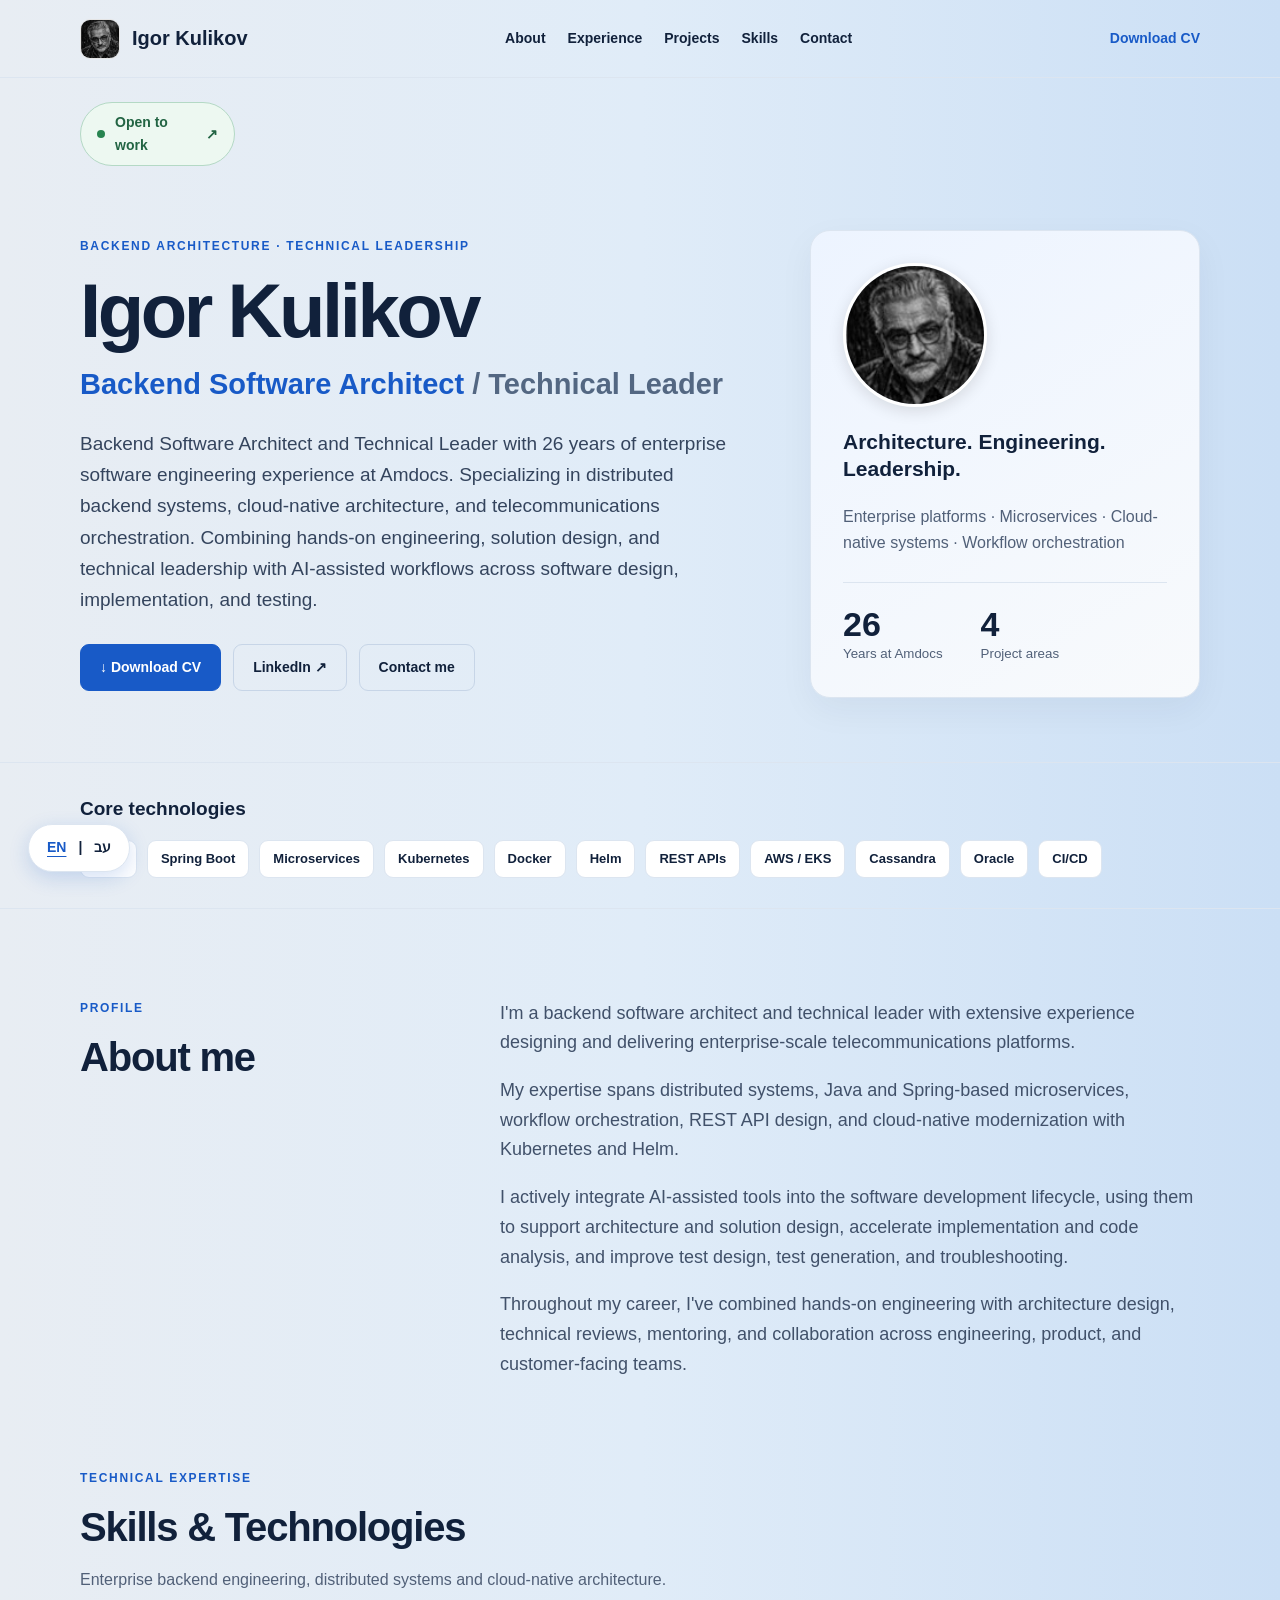
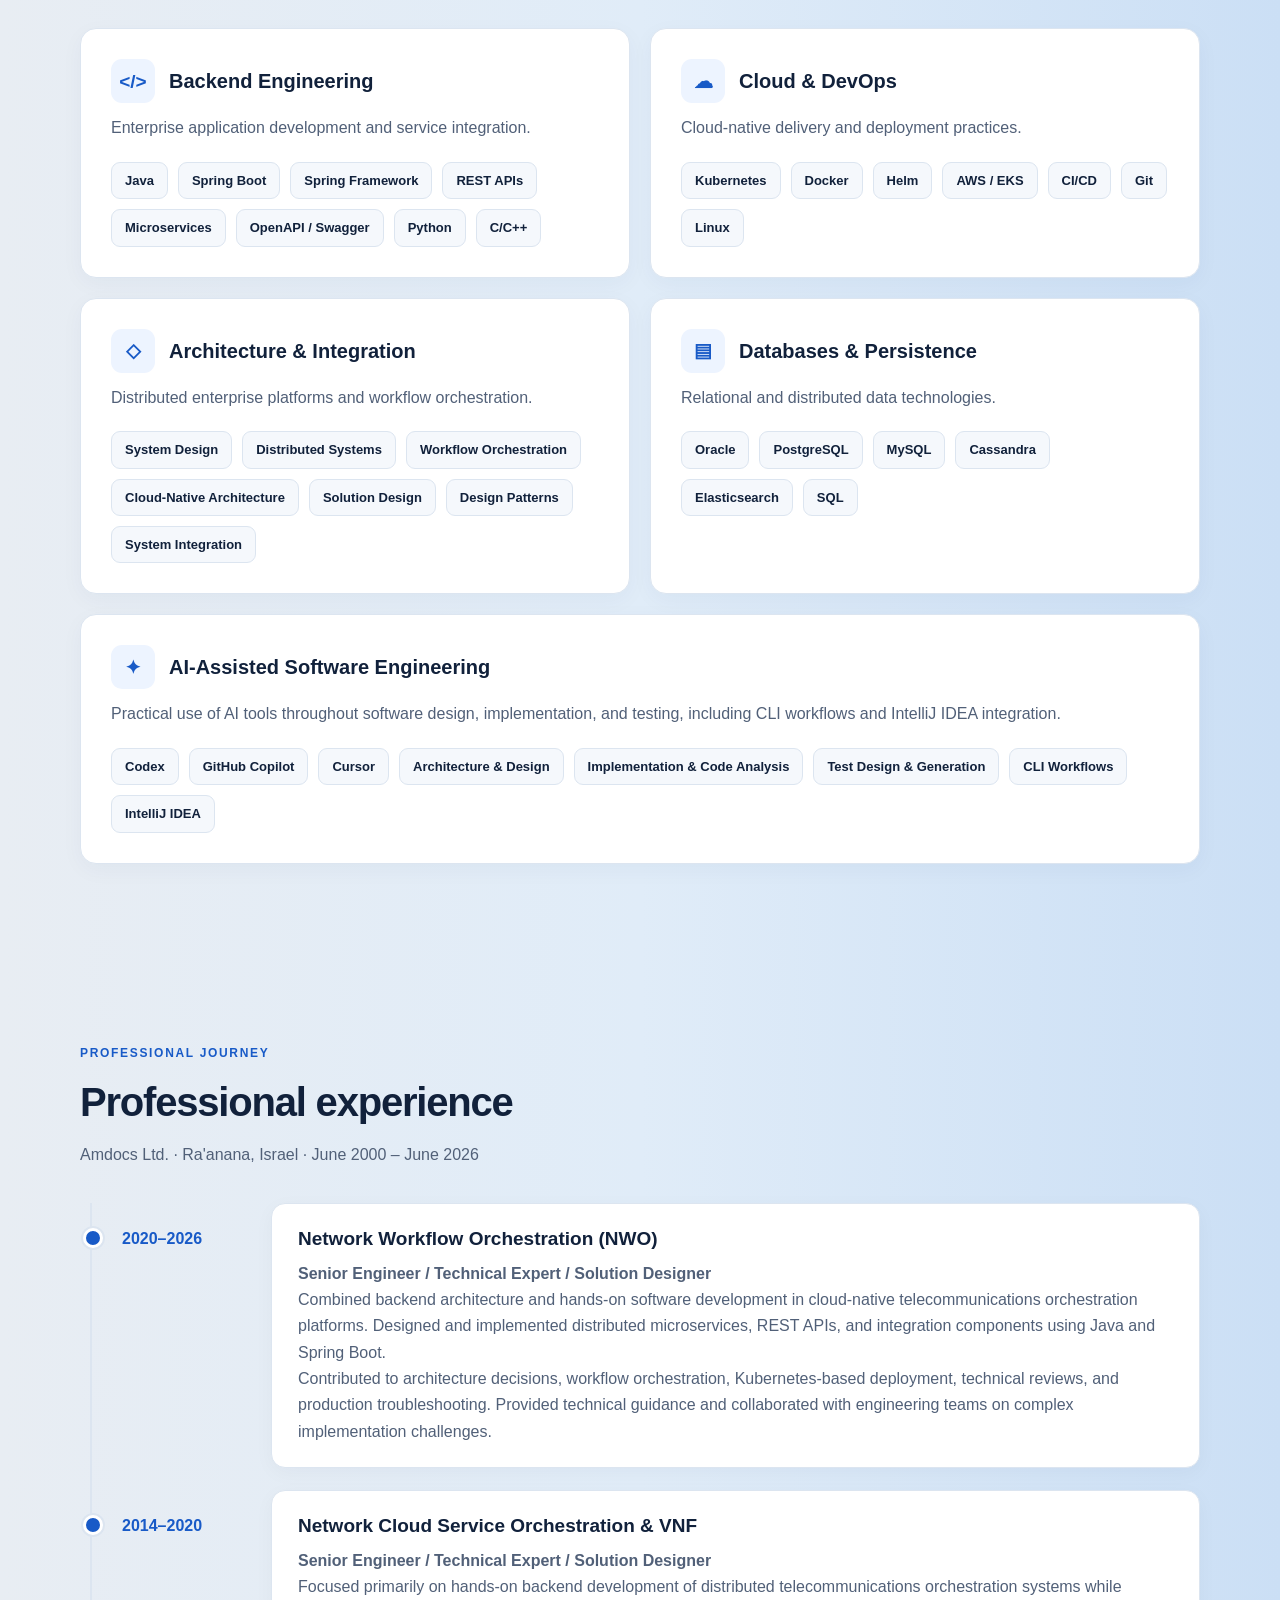
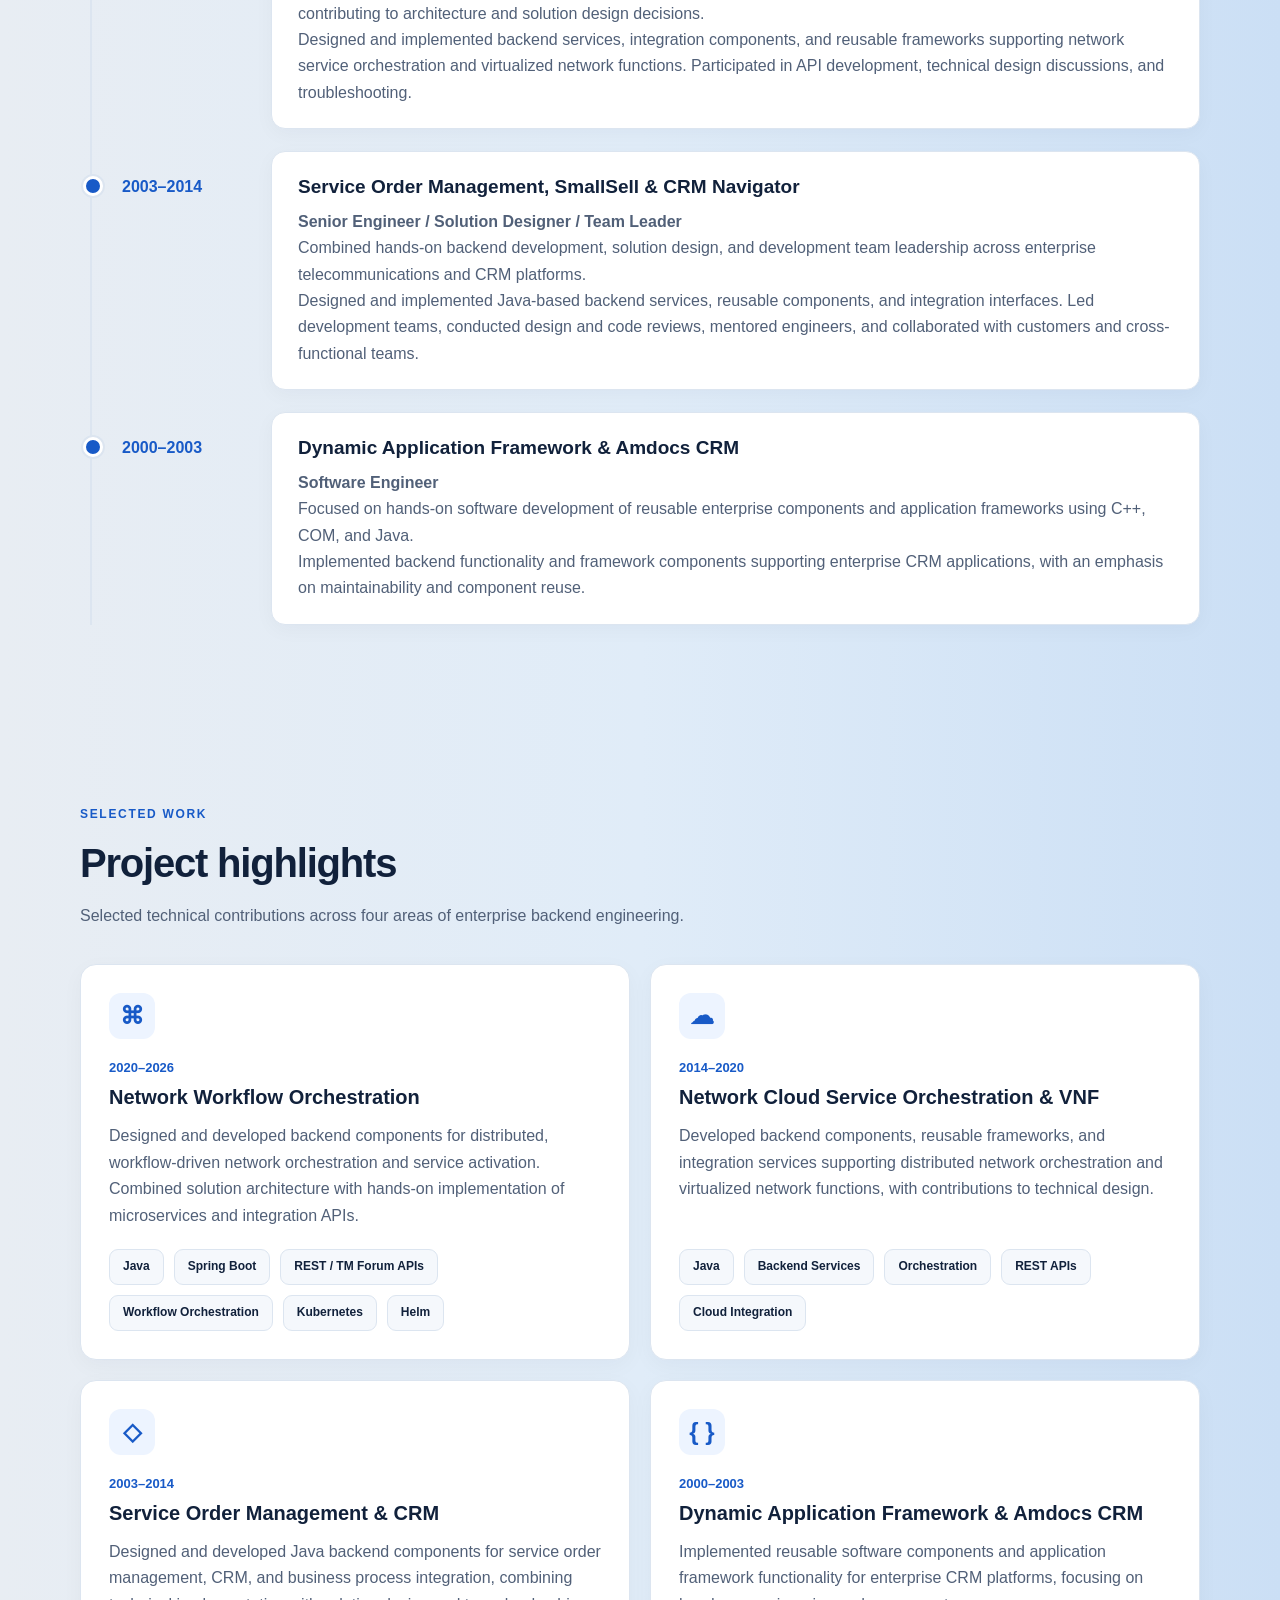
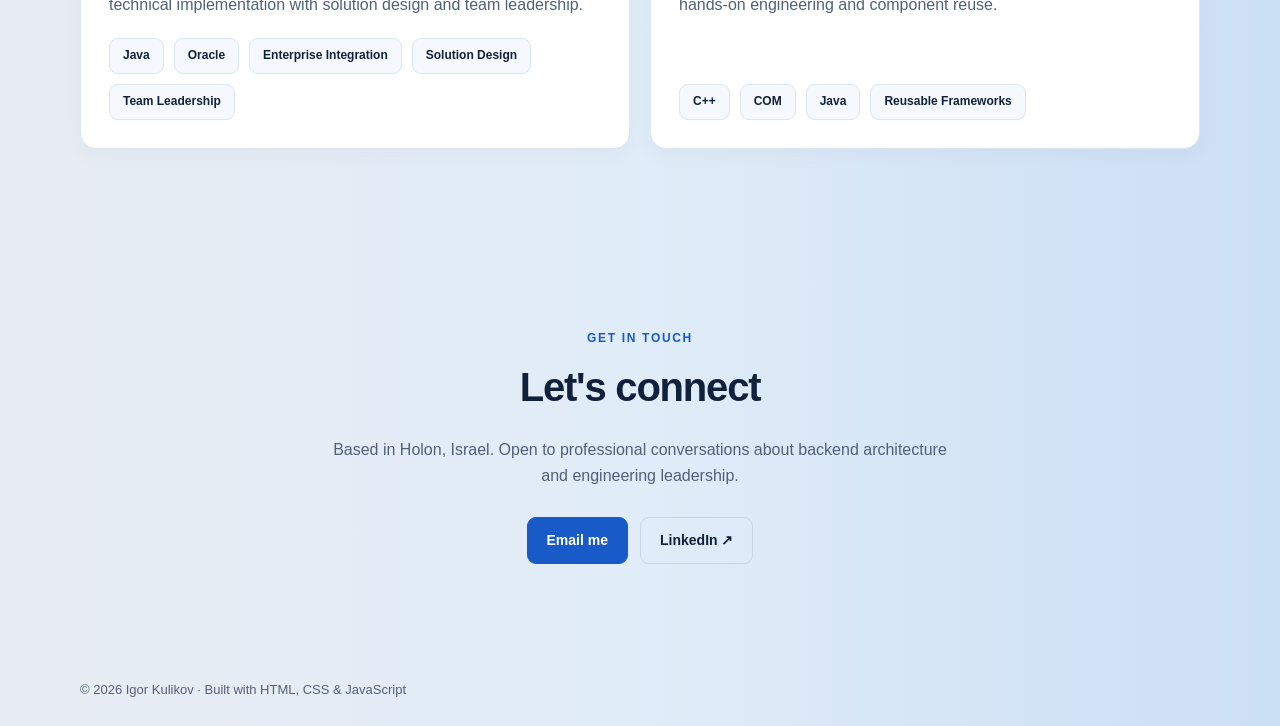
==== commit e567d1cb: "Add localized open-to-work badge" ====
--- a/index.html
+++ b/index.html
@@ -52,6 +52,9 @@
     <a class="navcv" href="assets/documents/CV_Igor_Kulikov.pdf" download>Download CV</a>
 </header>
 <main>
+    <div class="container availability">
+        <a class="availability-badge" href="#contact"><span class="availability-dot" aria-hidden="true"></span>Open to work <span aria-hidden="true">↗</span></a>
+    </div>
     <section class="hero container" id="home">
         <div><p class="eyebrow">BACKEND ARCHITECTURE · TECHNICAL LEADERSHIP</p>
             <h1>Igor Kulikov</h1>
--- a/assets/css/style.css
+++ b/assets/css/style.css
@@ -18,7 +18,7 @@
     margin:0;
     font:16px/1.65 -apple-system,BlinkMacSystemFont,"Segoe UI",Arial,sans-serif;
     color:var(--ink);
-    background:#fff;
+    background:linear-gradient(90deg,#e8edf3 0%,#e0ecf8 50%,#cbdff5 100%);
 }
 
 a {
@@ -78,6 +78,36 @@
     font-weight:700;
     font-size:14px;
     white-space:nowrap;
+}
+
+.availability {
+    padding-top:24px;
+}
+
+.availability-badge {
+    display:inline-flex;
+    align-items:center;
+    gap:10px;
+    max-width:100%;
+    padding:8px 16px;
+    border:1px solid #b4d9c5;
+    border-radius:999px;
+    background:#edf8f1;
+    color:#226443;
+    font-size:14px;
+    font-weight:700;
+}
+
+.availability-badge:hover {
+    background:#dff1e6;
+    border-color:#7fbc9b;
+}
+
+.availability-dot {
+    flex:0 0 8px;
+    height:8px;
+    border-radius:50%;
+    background:#278450;
 }
 
 .hero {
@@ -210,7 +240,6 @@
 
 .strip {
     padding:30px 0;
-    background:var(--soft);
     border-top:1px solid var(--line);
     border-bottom:1px solid var(--line);
 }
@@ -260,7 +289,7 @@
 }
 
 .muted {
-    background:var(--soft);
+    background:transparent;
 }
 
 .section-intro {
@@ -328,7 +357,7 @@
 }
 
 .contact {
-    background:#edf4ff;
+    background:transparent;
     text-align:center;
 }
 
--- a/assets/css/design-v4.css
+++ b/assets/css/design-v4.css
@@ -1,6 +1,6 @@
 /* Design V4 — Technical Skills */
 .skills-section {
-    background: #fff;
+    background: transparent;
 }
 .skills-grid {
     display: grid;
